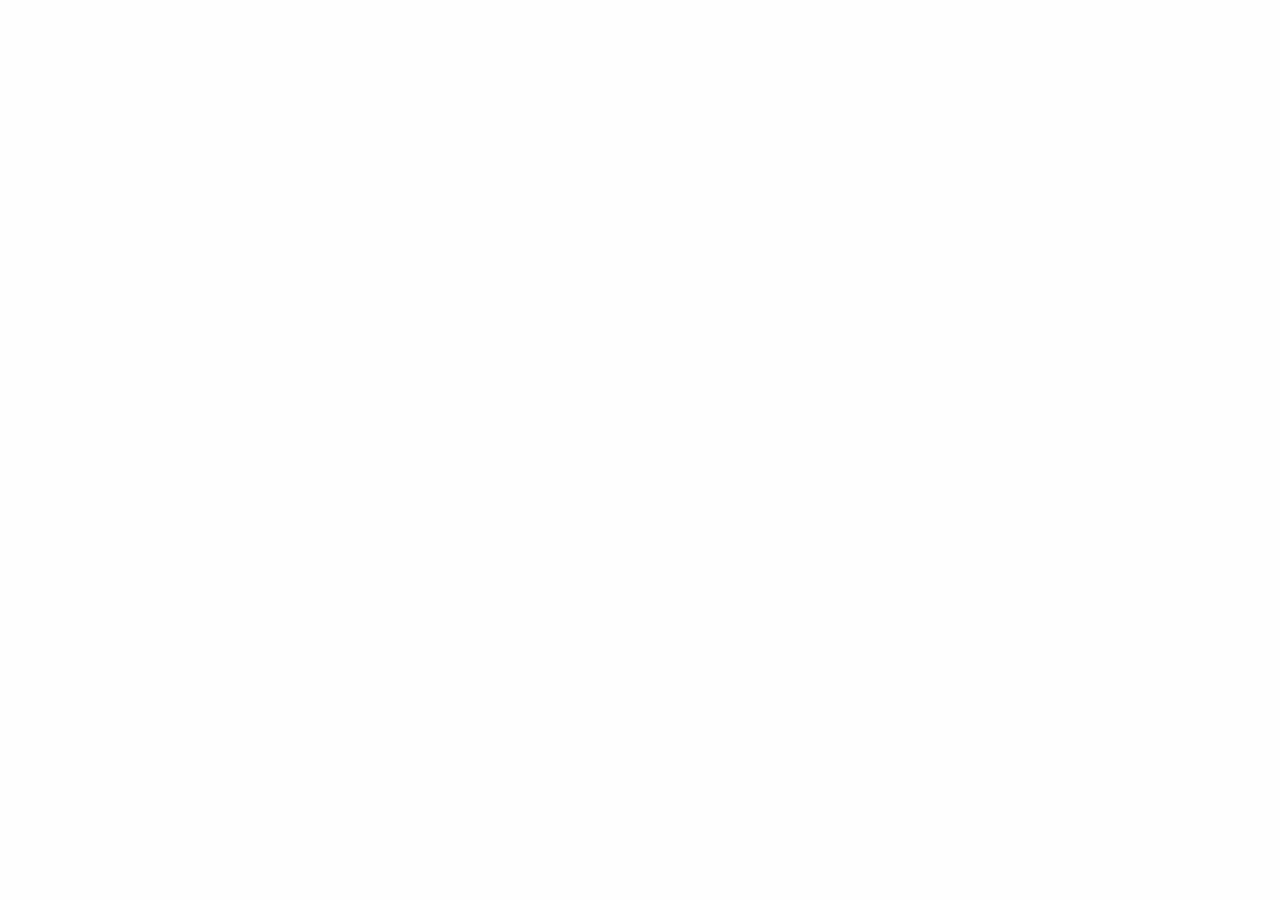
==== docs/session-1/presentation.html @ dcb8f5a6 "chore: save docs" ====
<!DOCTYPE html>
<html xmlns="http://www.w3.org/1999/xhtml" lang xml:lang>
<head>
  <meta charset="utf-8" />
  <meta name="generator" content="pandoc" />
  <meta name="viewport" content="width=device-width, initial-scale=1.0, user-scalable=yes" />
  <title>presentation</title>
  <style>
code{white-space: pre-wrap;}
span.smallcaps{font-variant: small-caps;}
div.columns{display: flex; gap: min(4vw, 1.5em);}
div.column{flex: auto; overflow-x: auto;}
div.hanging-indent{margin-left: 1.5em; text-indent: -1.5em;}

ul.task-list[class]{list-style: none;}
ul.task-list li input[type="checkbox"] {
font-size: inherit;
width: 0.8em;
margin: 0 0.8em 0.2em -1.6em;
vertical-align: middle;
}
.display.math{display: block; text-align: center; margin: 0.5rem auto;}
</style>
  <style type="text/css">
html {
font-size: 100%;
overflow-y: scroll;
-webkit-text-size-adjust: 100%;
-ms-text-size-adjust: 100%;
}
body {
color: #444;
font-family: Georgia, Palatino, 'Palatino Linotype', Times, 'Times New Roman', serif;
font-size: 12px;
line-height: 1.7;
padding: 1em;
margin: auto;
max-width: 50em; 
background: #fefefe;
}
a {
color: #0645ad;
text-decoration: none;
}
a:visited {
color: #0b0080;
}
a:hover {
color: #06e;
}
a:active {
color: #faa700;
}
a:focus {
outline: thin dotted;
}
*::-moz-selection {
background: rgba(255, 255, 0, 0.3);
color: #000;
}
*::selection {
background: rgba(255, 255, 0, 0.3);
color: #000;
}
a::-moz-selection {
background: rgba(255, 255, 0, 0.3);
color: #0645ad;
}
a::selection {
background: rgba(255, 255, 0, 0.3);
color: #0645ad;
}
p {
margin: 1em 0;
}
img {
max-width: 100%;
}
h1, h2, h3, h4, h5, h6 {
color: #111;
line-height: 125%;
margin-top: 2em;
font-weight: normal;
}
h4, h5, h6 {
font-weight: bold;
}
h1 {
font-size: 2.5em;
}
h2 {
font-size: 2em;
}
h3 {
font-size: 1.5em;
}
h4 {
font-size: 1.2em;
}
h5 {
font-size: 1em;
}
h6 {
font-size: 0.9em;
}
blockquote {
color: #666666;
margin: 0;
padding-left: 3em;
border-left: 0.5em #EEE solid;
}



figure:has(img),
figure:has(svg) {

margin-bottom: 1em; 
box-sizing: border-box; 
}

hr {
display: block;
height: 2px;
border: 0;
border-top: 1px solid #aaa;
border-bottom: 1px solid #eee;
margin: 1em 0;
padding: 0;
clear: both; 
}
pre, code, kbd, samp {
color: #000;
font-family: monospace, monospace;
_font-family: 'courier new', monospace;
font-size: 0.98em;
}
pre {
white-space: pre;
white-space: pre-wrap;
word-wrap: break-word;
}
b, strong {
font-weight: bold;
}
dfn {
font-style: italic;
}
ins {
background: #ff9;
color: #000;
text-decoration: none;
}
mark {
background: #ff0;
color: #000;
font-style: italic;
font-weight: bold;
}
sub, sup {
font-size: 75%;
line-height: 0;
position: relative;
vertical-align: baseline;
}
sup {
top: -0.5em;
}
sub {
bottom: -0.25em;
}
ul, ol {
margin: 1em 0;
padding: 0 0 0 2em;
}
li p:last-child {
margin-bottom: 0;
}
ul ul, ol ol {
margin: .3em 0;
}
dl {
margin-bottom: 1em;
}
dt {
font-weight: bold;
margin-bottom: .8em;
}
dd {
margin: 0 0 .8em 2em;
}
dd:last-child {
margin-bottom: 0;
}
img {
border: 0;
-ms-interpolation-mode: bicubic;
vertical-align: middle;
}
figure {
display: block;
text-align: center;
margin: 1em 0;
}
figure img {
border: none;
margin: 0 auto;
}
figure svg {
display: block; 
margin-left: auto;
margin-right: auto;
max-width: 100%; 
}
figcaption {
font-size: 0.8em;
font-style: italic;
margin: 0 0 .8em;
}
table {
margin-bottom: 2em;
border-bottom: 1px solid #ddd;
border-right: 1px solid #ddd;
border-spacing: 0;
border-collapse: collapse;
}
table th {
padding: .2em 1em;
background-color: #eee;
border-top: 1px solid #ddd;
border-left: 1px solid #ddd;
}
table td {
padding: .2em 1em;
border-top: 1px solid #ddd;
border-left: 1px solid #ddd;
vertical-align: top;
}
.author {
font-size: 1.2em;
text-align: center;
}
@media only screen and (min-width: 480px) {
body {
font-size: 14px;
}
}
@media only screen and (min-width: 768px) {
body {
font-size: 16px;
}
}
@media print {
* {
background: transparent !important;
color: black !important;
filter: none !important;
-ms-filter: none !important;
}
body {
font-size: 12pt;
max-width: 100%;
}
a, a:visited {
text-decoration: underline;
}
hr {
height: 1px;
border: 0;
border-bottom: 1px solid black;
}
a[href]:after {
content: " (" attr(href) ")";
}
abbr[title]:after {
content: " (" attr(title) ")";
}
.ir a:after, a[href^="javascript:"]:after, a[href^="#"]:after {
content: "";
}
pre, blockquote {
border: 1px solid #999;
padding-right: 1em;
page-break-inside: avoid;
}
tr, img {
page-break-inside: avoid;
}
img {
max-width: 100% !important;
}
@page :left {
margin: 15mm 20mm 15mm 10mm;
}
@page :right {
margin: 15mm 10mm 15mm 20mm;
}
p, h2, h3 {
orphans: 3;
widows: 3;
}
h2, h3 {
page-break-after: avoid;
}
}

.notes {
display: none !important;
}
</style>
</head>
<body>

</body>
</html>
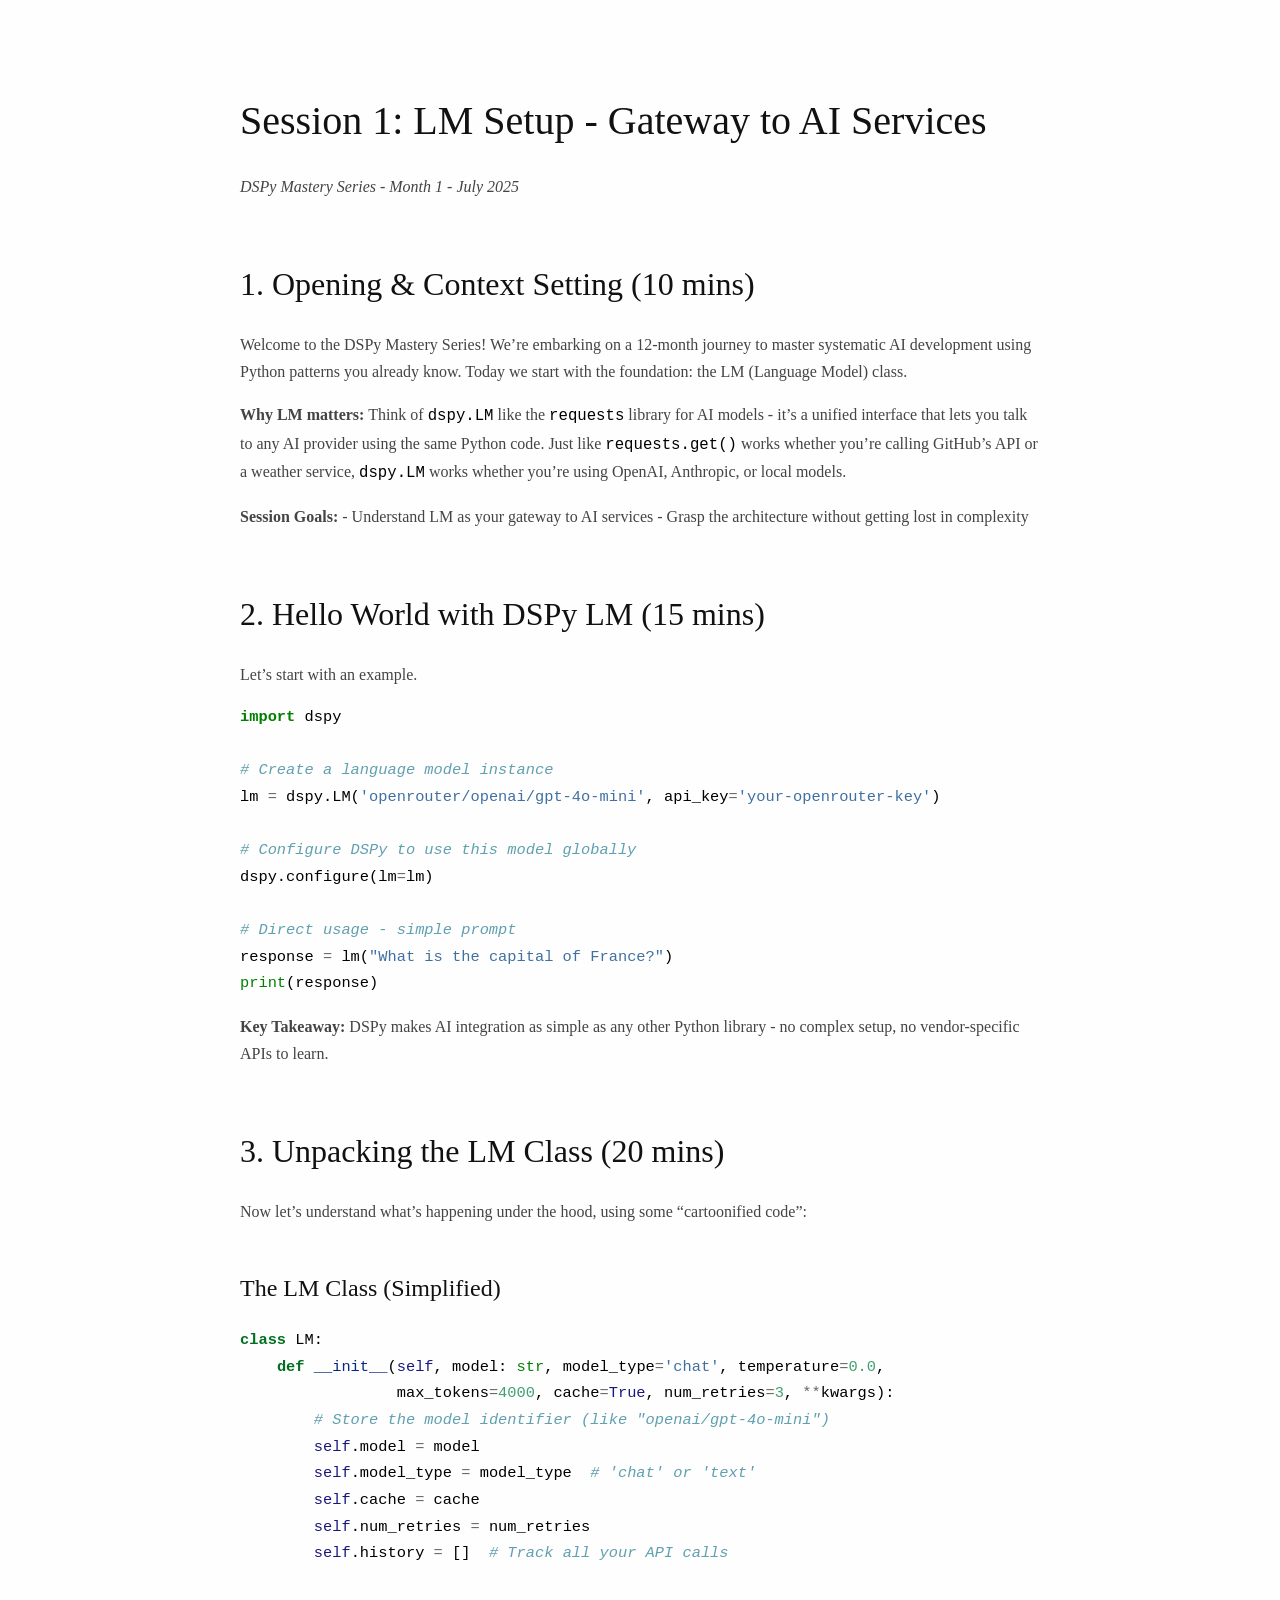
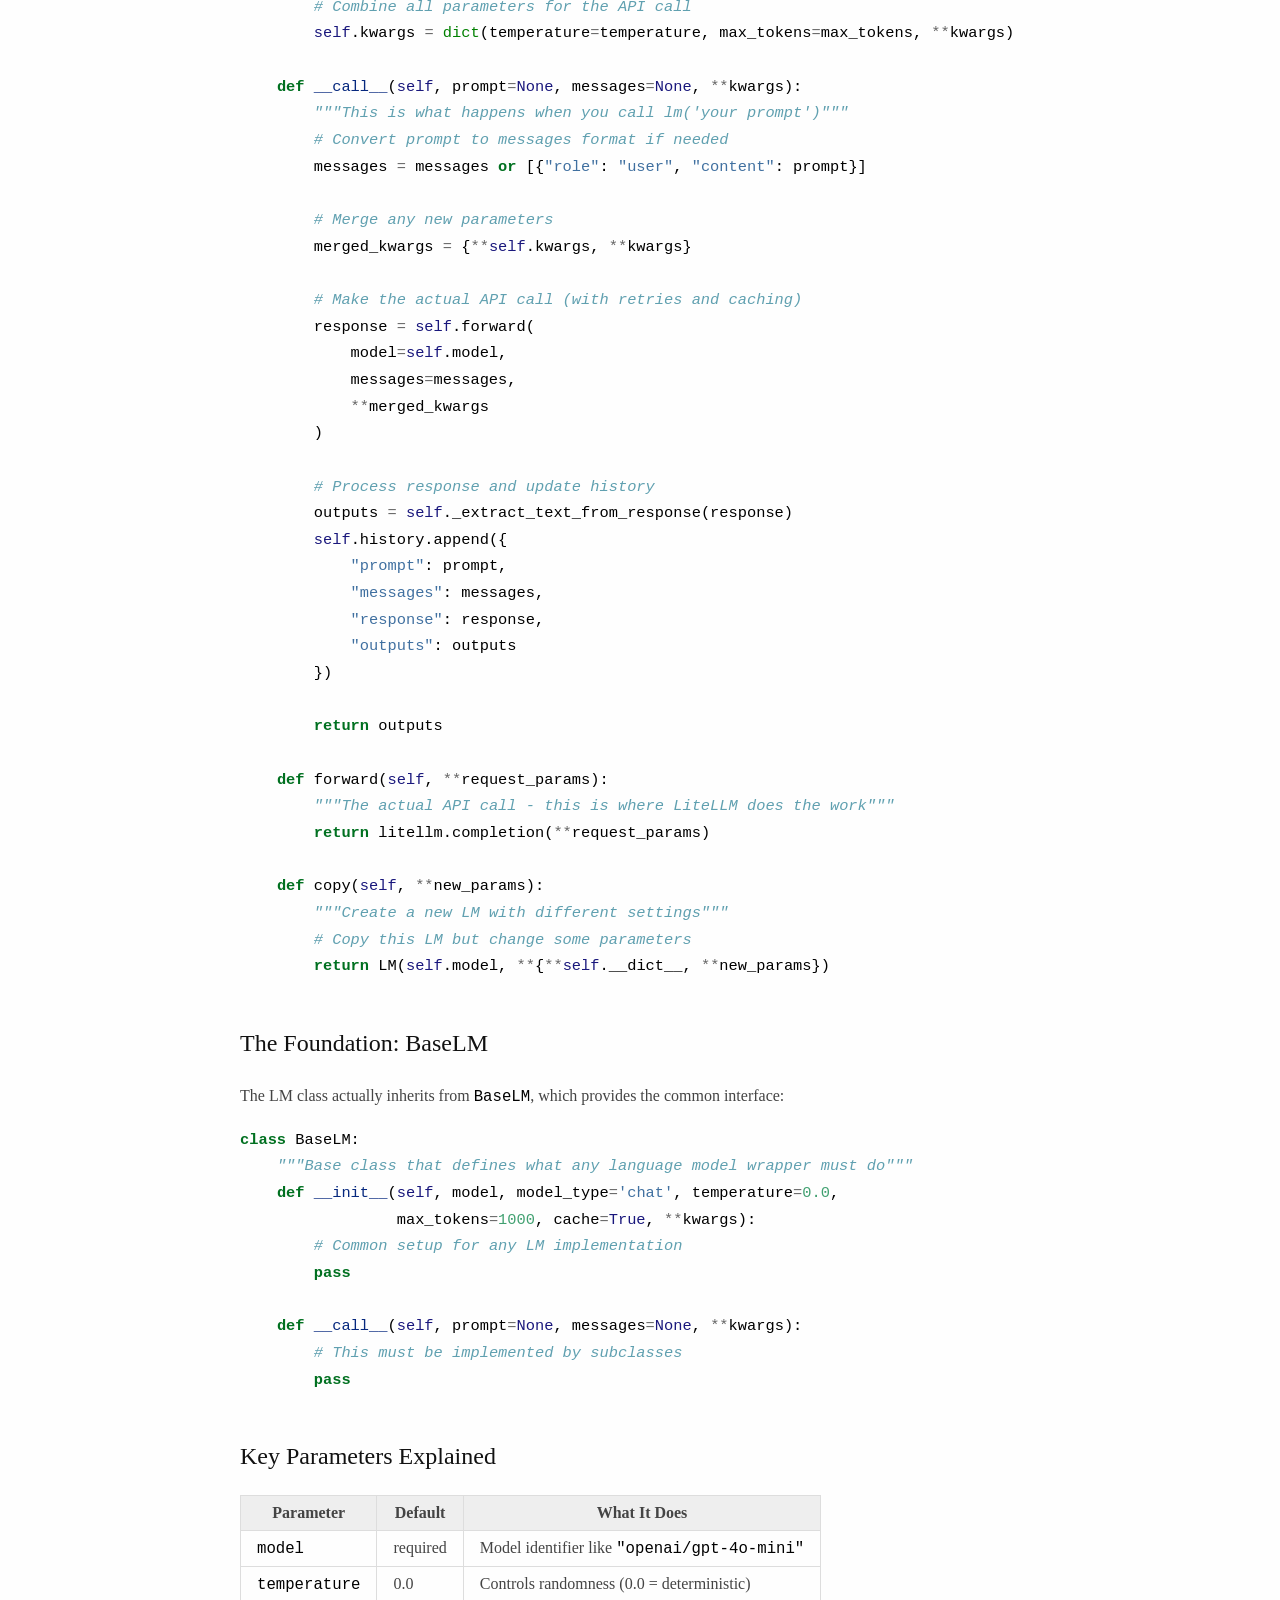
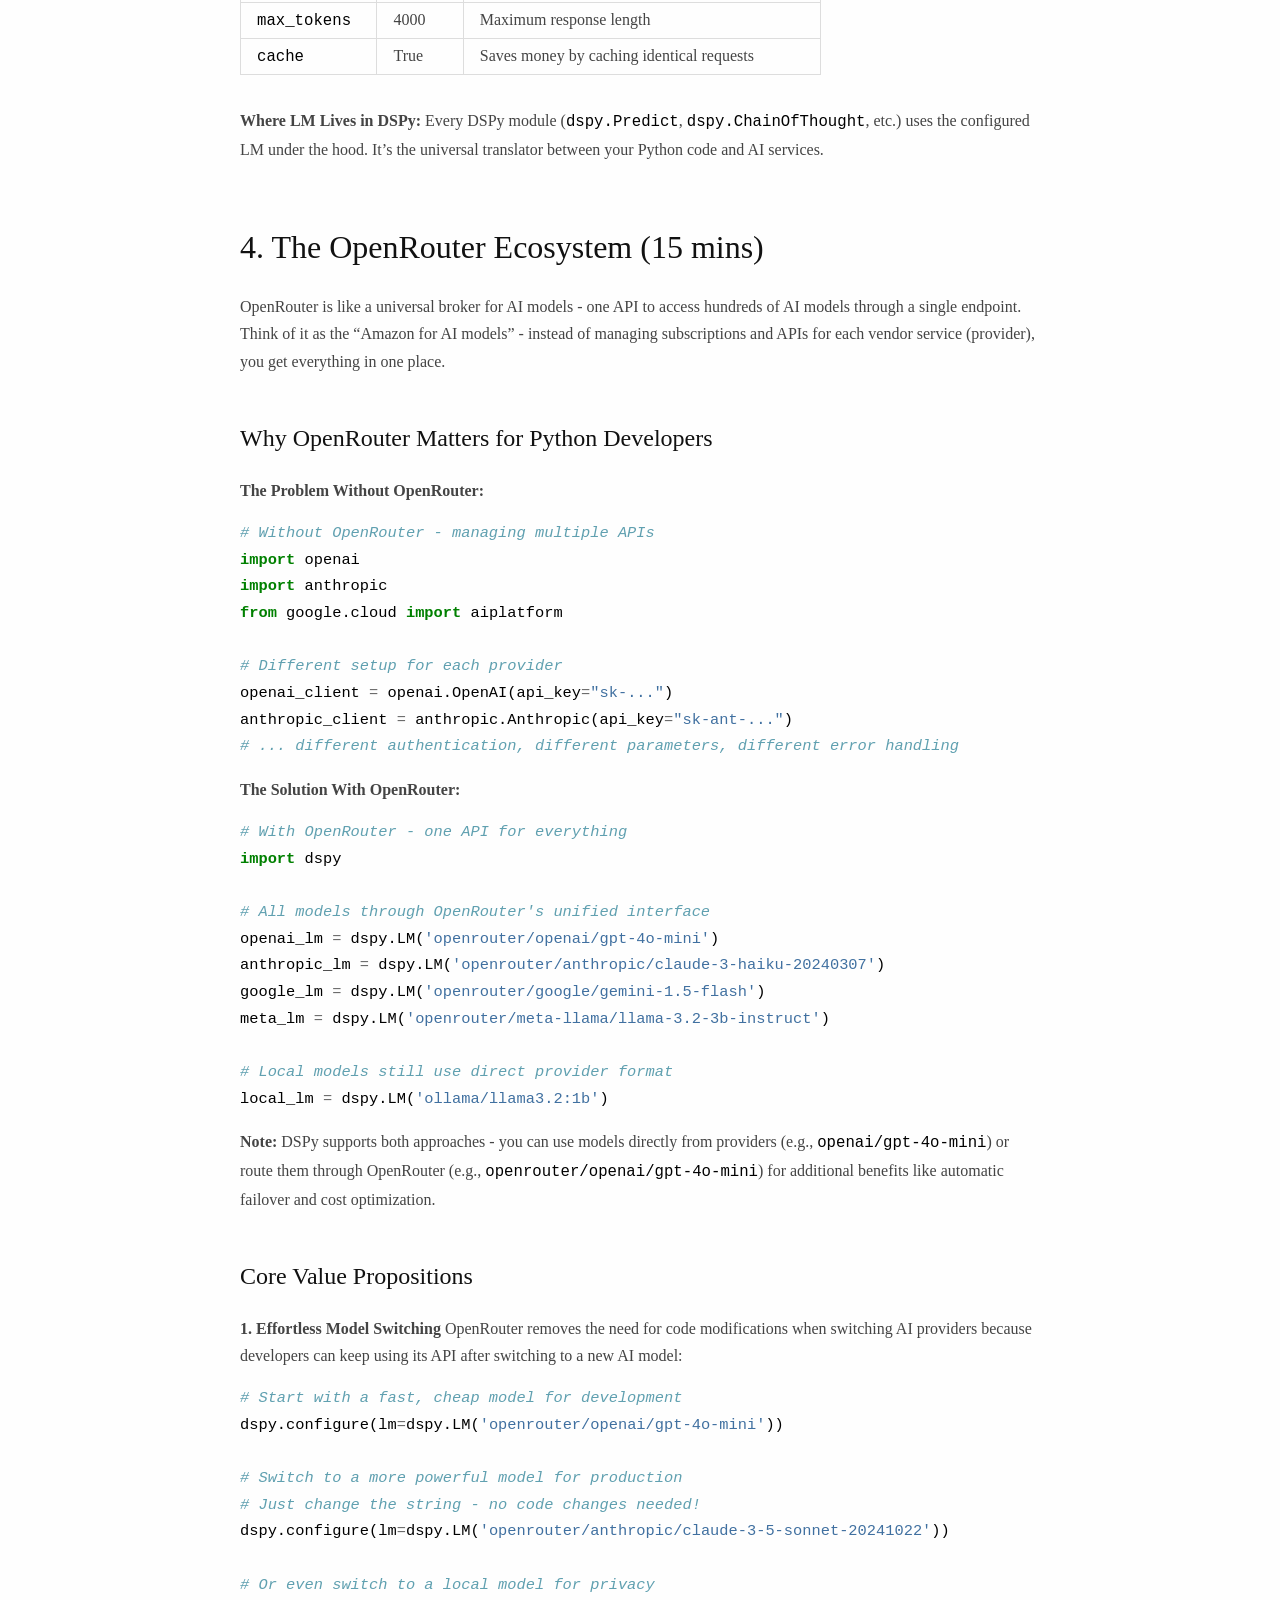
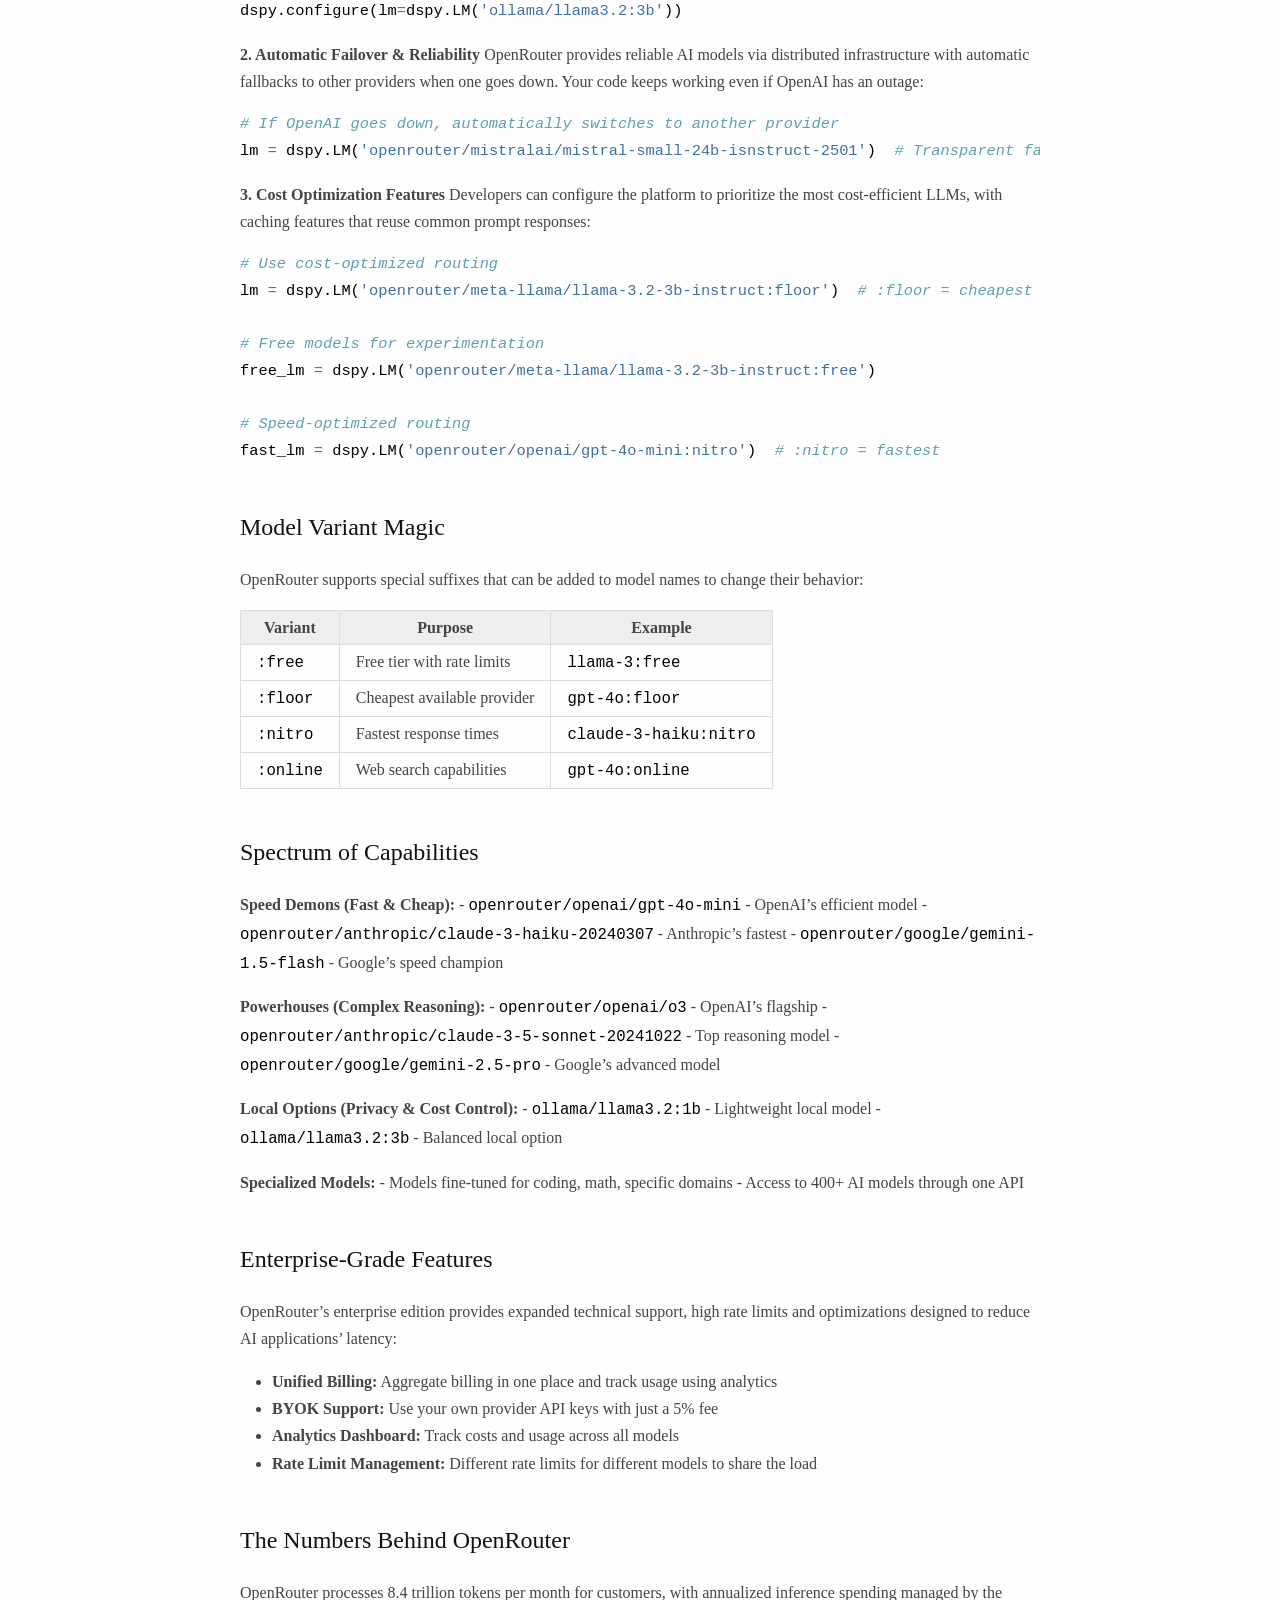
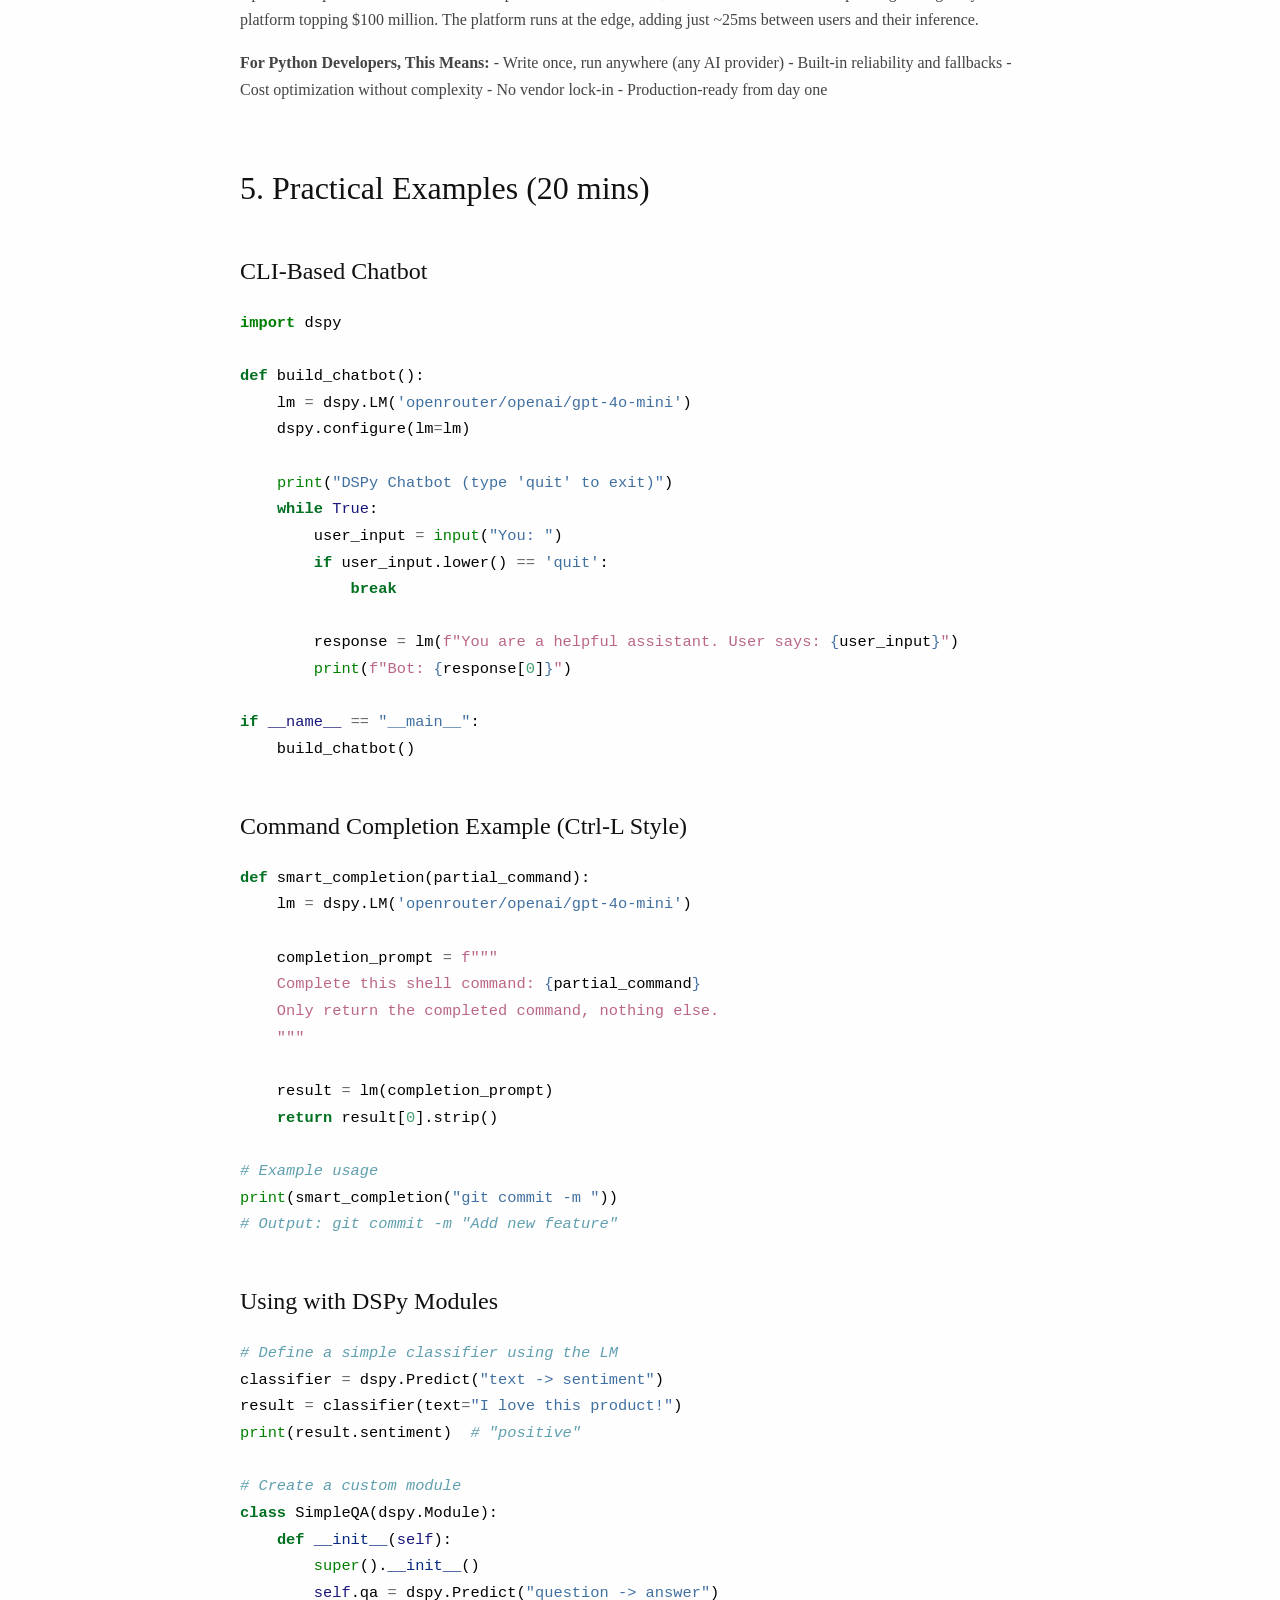
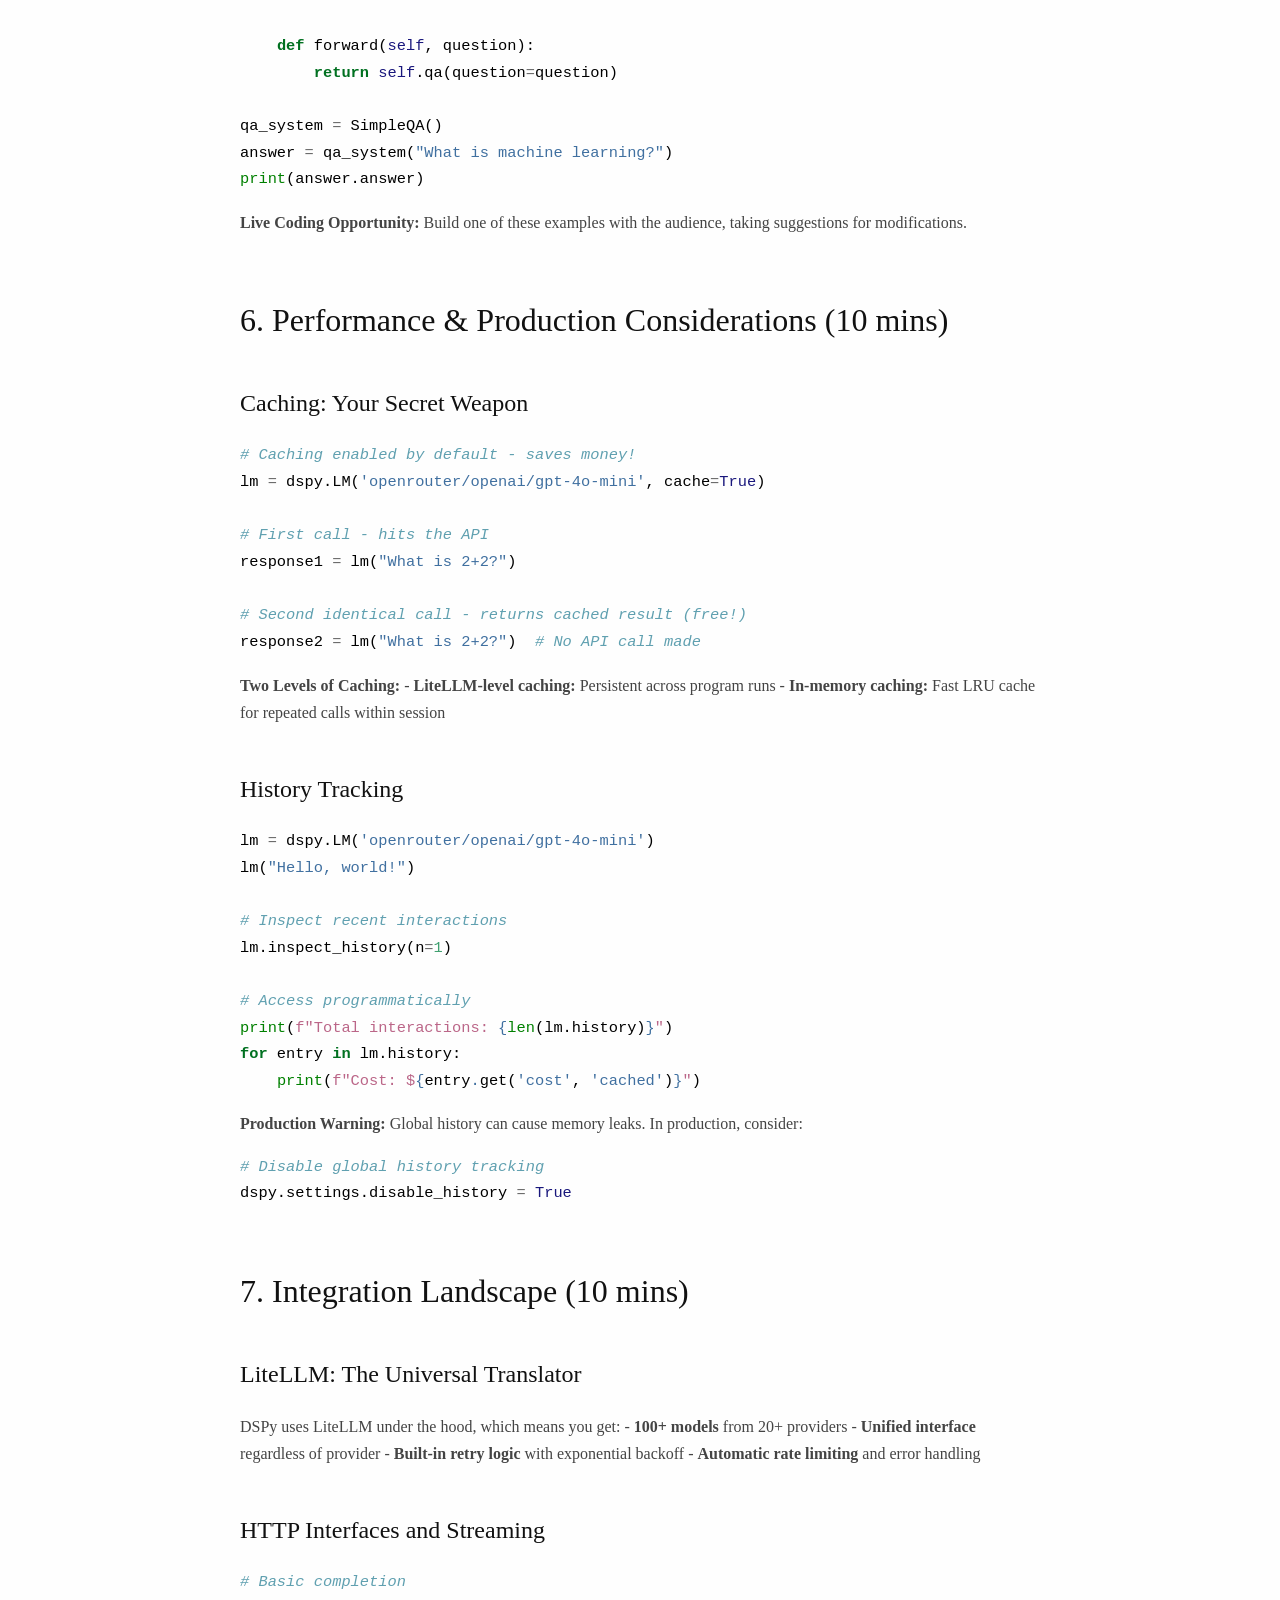
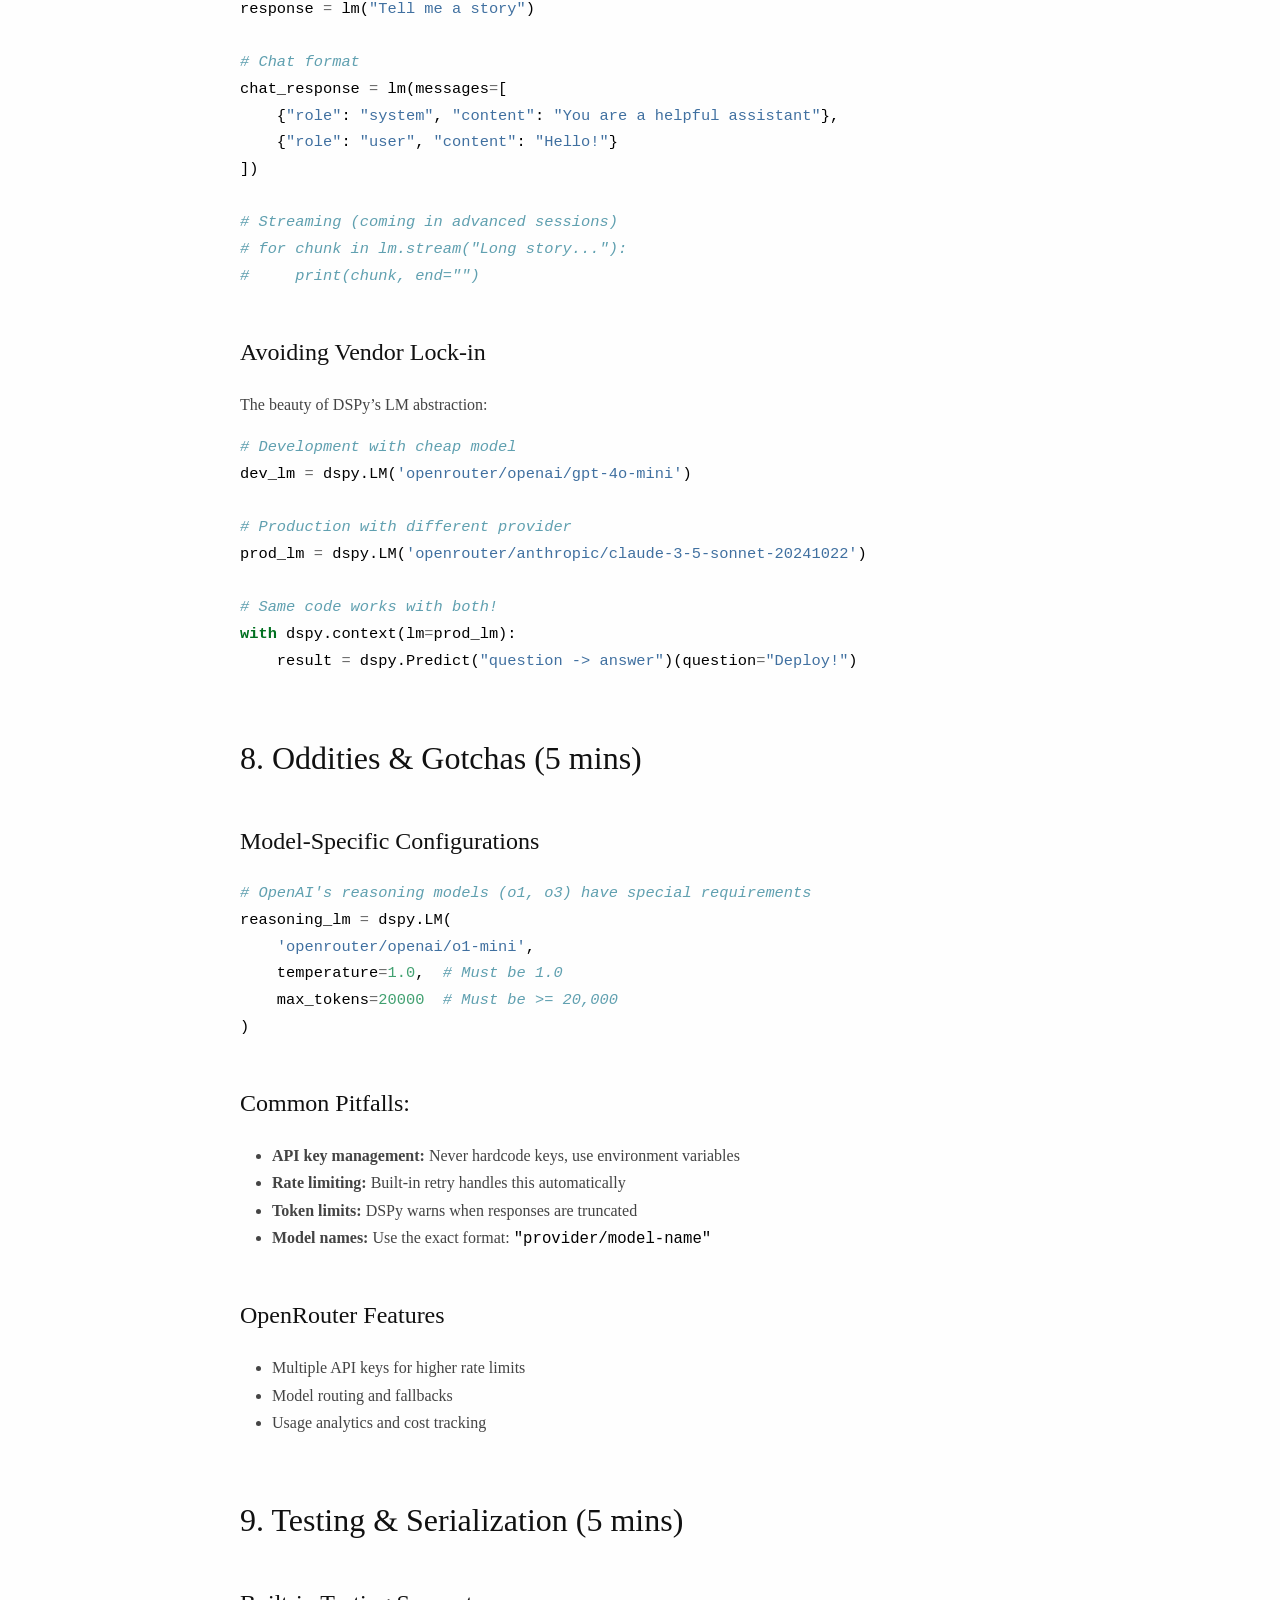
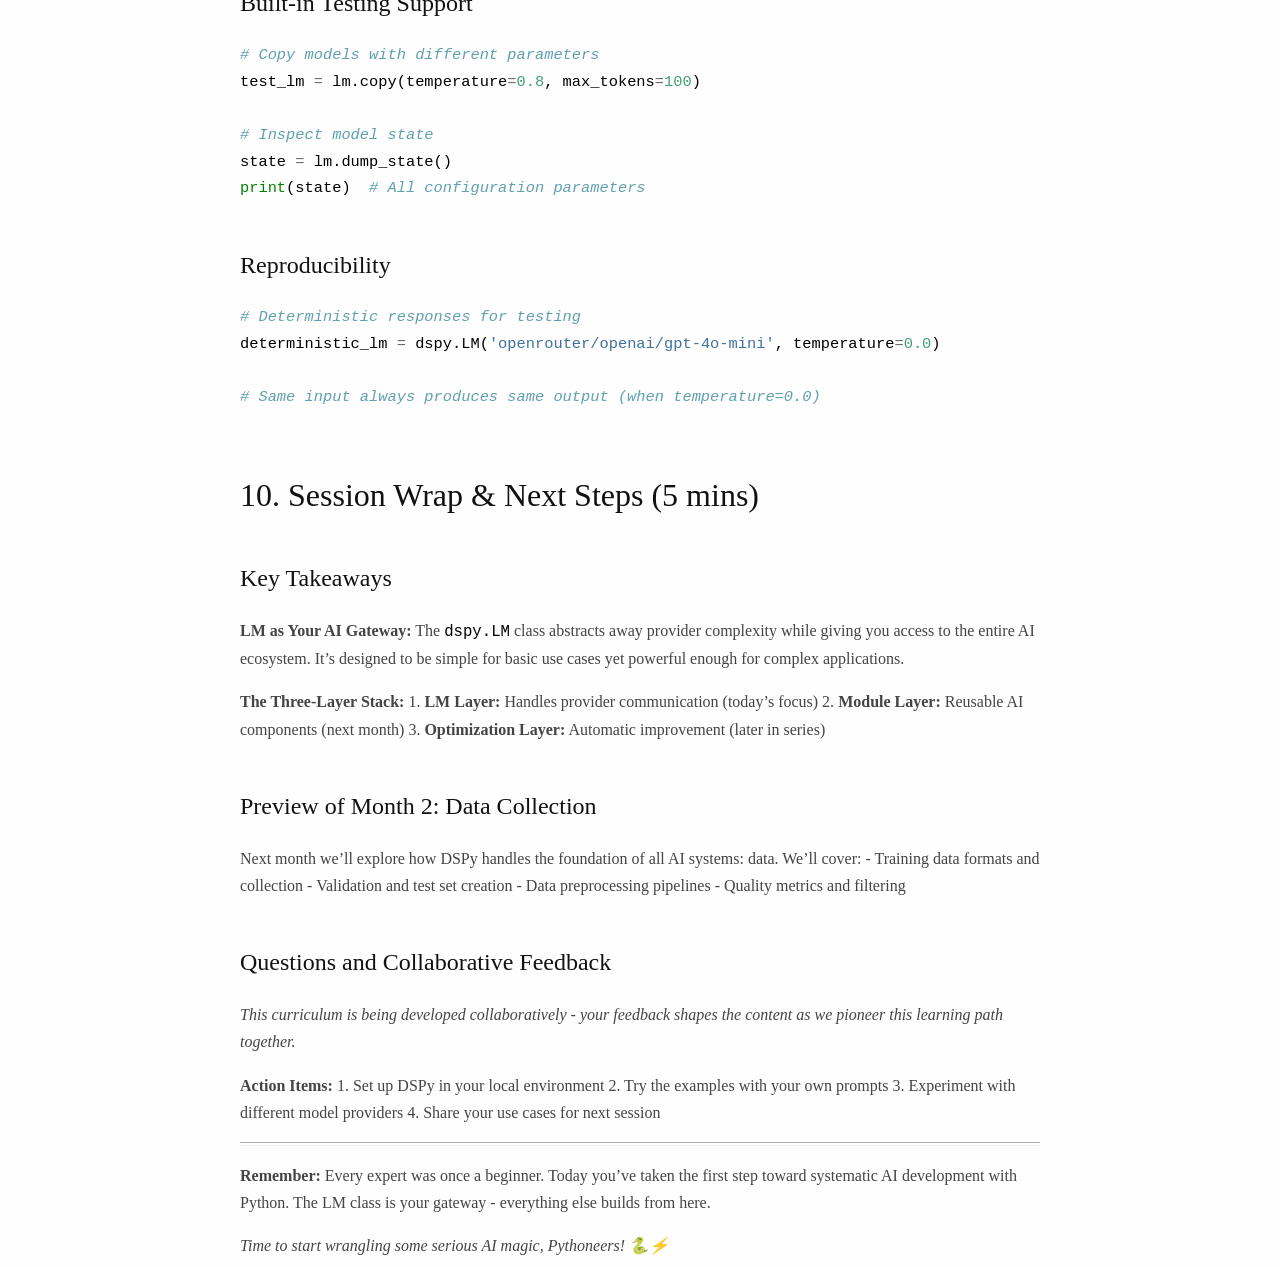
==== commit 05d50e6e: "docs: update session presentations with learning path and LM setup content" ====
--- a/docs/session-1/presentation.html
+++ b/docs/session-1/presentation.html
@@ -20,6 +20,70 @@
 vertical-align: middle;
 }
 .display.math{display: block; text-align: center; margin: 0.5rem auto;}
+
+pre > code.sourceCode { white-space: pre; position: relative; }
+pre > code.sourceCode > span { line-height: 1.25; }
+pre > code.sourceCode > span:empty { height: 1.2em; }
+.sourceCode { overflow: visible; }
+code.sourceCode > span { color: inherit; text-decoration: inherit; }
+div.sourceCode { margin: 1em 0; }
+pre.sourceCode { margin: 0; }
+@media screen {
+div.sourceCode { overflow: auto; }
+}
+@media print {
+pre > code.sourceCode { white-space: pre-wrap; }
+pre > code.sourceCode > span { text-indent: -5em; padding-left: 5em; }
+}
+pre.numberSource code
+{ counter-reset: source-line 0; }
+pre.numberSource code > span
+{ position: relative; left: -4em; counter-increment: source-line; }
+pre.numberSource code > span > a:first-child::before
+{ content: counter(source-line);
+position: relative; left: -1em; text-align: right; vertical-align: baseline;
+border: none; display: inline-block;
+-webkit-touch-callout: none; -webkit-user-select: none;
+-khtml-user-select: none; -moz-user-select: none;
+-ms-user-select: none; user-select: none;
+padding: 0 4px; width: 4em;
+color: #aaaaaa;
+}
+pre.numberSource { margin-left: 3em; border-left: 1px solid #aaaaaa; padding-left: 4px; }
+div.sourceCode
+{ }
+@media screen {
+pre > code.sourceCode > span > a:first-child::before { text-decoration: underline; }
+}
+code span.al { color: #ff0000; font-weight: bold; } 
+code span.an { color: #60a0b0; font-weight: bold; font-style: italic; } 
+code span.at { color: #7d9029; } 
+code span.bn { color: #40a070; } 
+code span.bu { color: #008000; } 
+code span.cf { color: #007020; font-weight: bold; } 
+code span.ch { color: #4070a0; } 
+code span.cn { color: #880000; } 
+code span.co { color: #60a0b0; font-style: italic; } 
+code span.cv { color: #60a0b0; font-weight: bold; font-style: italic; } 
+code span.do { color: #ba2121; font-style: italic; } 
+code span.dt { color: #902000; } 
+code span.dv { color: #40a070; } 
+code span.er { color: #ff0000; font-weight: bold; } 
+code span.ex { } 
+code span.fl { color: #40a070; } 
+code span.fu { color: #06287e; } 
+code span.im { color: #008000; font-weight: bold; } 
+code span.in { color: #60a0b0; font-weight: bold; font-style: italic; } 
+code span.kw { color: #007020; font-weight: bold; } 
+code span.op { color: #666666; } 
+code span.ot { color: #007020; } 
+code span.pp { color: #bc7a00; } 
+code span.sc { color: #4070a0; } 
+code span.ss { color: #bb6688; } 
+code span.st { color: #4070a0; } 
+code span.va { color: #19177c; } 
+code span.vs { color: #4070a0; } 
+code span.wa { color: #60a0b0; font-weight: bold; font-style: italic; } 
 </style>
   <style type="text/css">
 html {
@@ -310,6 +374,470 @@
 </style>
 </head>
 <body>
-
+<h1 id="session-1-lm-setup---gateway-to-ai-services">Session 1: LM Setup
+- Gateway to AI Services</h1>
+<p><em>DSPy Mastery Series - Month 1 - July 2025</em></p>
+<h2 id="opening-context-setting-10-mins">1. Opening &amp; Context
+Setting (10 mins)</h2>
+<p>Welcome to the DSPy Mastery Series! We’re embarking on a 12-month
+journey to master systematic AI development using Python patterns you
+already know. Today we start with the foundation: the LM (Language
+Model) class.</p>
+<p><strong>Why LM matters:</strong> Think of <code>dspy.LM</code> like
+the <code>requests</code> library for AI models - it’s a unified
+interface that lets you talk to any AI provider using the same Python
+code. Just like <code>requests.get()</code> works whether you’re calling
+GitHub’s API or a weather service, <code>dspy.LM</code> works whether
+you’re using OpenAI, Anthropic, or local models.</p>
+<p><strong>Session Goals:</strong> - Understand LM as your gateway to AI
+services - Grasp the architecture without getting lost in complexity</p>
+<h2 id="hello-world-with-dspy-lm-15-mins">2. Hello World with DSPy LM
+(15 mins)</h2>
+<p>Let’s start with an example.</p>
+<div class="sourceCode" id="cb1"><pre class="sourceCode python"><code class="sourceCode python"><span id="cb1-1"><a href="#cb1-1" aria-hidden="true" tabindex="-1"></a><span class="im">import</span> dspy</span>
+<span id="cb1-2"><a href="#cb1-2" aria-hidden="true" tabindex="-1"></a></span>
+<span id="cb1-3"><a href="#cb1-3" aria-hidden="true" tabindex="-1"></a><span class="co"># Create a language model instance</span></span>
+<span id="cb1-4"><a href="#cb1-4" aria-hidden="true" tabindex="-1"></a>lm <span class="op">=</span> dspy.LM(<span class="st">&#39;openrouter/openai/gpt-4o-mini&#39;</span>, api_key<span class="op">=</span><span class="st">&#39;your-openrouter-key&#39;</span>)</span>
+<span id="cb1-5"><a href="#cb1-5" aria-hidden="true" tabindex="-1"></a></span>
+<span id="cb1-6"><a href="#cb1-6" aria-hidden="true" tabindex="-1"></a><span class="co"># Configure DSPy to use this model globally</span></span>
+<span id="cb1-7"><a href="#cb1-7" aria-hidden="true" tabindex="-1"></a>dspy.configure(lm<span class="op">=</span>lm)</span>
+<span id="cb1-8"><a href="#cb1-8" aria-hidden="true" tabindex="-1"></a></span>
+<span id="cb1-9"><a href="#cb1-9" aria-hidden="true" tabindex="-1"></a><span class="co"># Direct usage - simple prompt</span></span>
+<span id="cb1-10"><a href="#cb1-10" aria-hidden="true" tabindex="-1"></a>response <span class="op">=</span> lm(<span class="st">&quot;What is the capital of France?&quot;</span>)</span>
+<span id="cb1-11"><a href="#cb1-11" aria-hidden="true" tabindex="-1"></a><span class="bu">print</span>(response)</span></code></pre></div>
+<p><strong>Key Takeaway:</strong> DSPy makes AI integration as simple as
+any other Python library - no complex setup, no vendor-specific APIs to
+learn.</p>
+<h2 id="unpacking-the-lm-class-20-mins">3. Unpacking the LM Class (20
+mins)</h2>
+<p>Now let’s understand what’s happening under the hood, using some
+“cartoonified code”:</p>
+<h3 id="the-lm-class-simplified">The LM Class (Simplified)</h3>
+<div class="sourceCode" id="cb2"><pre class="sourceCode python"><code class="sourceCode python"><span id="cb2-1"><a href="#cb2-1" aria-hidden="true" tabindex="-1"></a><span class="kw">class</span> LM:</span>
+<span id="cb2-2"><a href="#cb2-2" aria-hidden="true" tabindex="-1"></a>    <span class="kw">def</span> <span class="fu">__init__</span>(<span class="va">self</span>, model: <span class="bu">str</span>, model_type<span class="op">=</span><span class="st">&#39;chat&#39;</span>, temperature<span class="op">=</span><span class="fl">0.0</span>, </span>
+<span id="cb2-3"><a href="#cb2-3" aria-hidden="true" tabindex="-1"></a>                 max_tokens<span class="op">=</span><span class="dv">4000</span>, cache<span class="op">=</span><span class="va">True</span>, num_retries<span class="op">=</span><span class="dv">3</span>, <span class="op">**</span>kwargs):</span>
+<span id="cb2-4"><a href="#cb2-4" aria-hidden="true" tabindex="-1"></a>        <span class="co"># Store the model identifier (like &quot;openai/gpt-4o-mini&quot;)</span></span>
+<span id="cb2-5"><a href="#cb2-5" aria-hidden="true" tabindex="-1"></a>        <span class="va">self</span>.model <span class="op">=</span> model</span>
+<span id="cb2-6"><a href="#cb2-6" aria-hidden="true" tabindex="-1"></a>        <span class="va">self</span>.model_type <span class="op">=</span> model_type  <span class="co"># &#39;chat&#39; or &#39;text&#39;</span></span>
+<span id="cb2-7"><a href="#cb2-7" aria-hidden="true" tabindex="-1"></a>        <span class="va">self</span>.cache <span class="op">=</span> cache</span>
+<span id="cb2-8"><a href="#cb2-8" aria-hidden="true" tabindex="-1"></a>        <span class="va">self</span>.num_retries <span class="op">=</span> num_retries</span>
+<span id="cb2-9"><a href="#cb2-9" aria-hidden="true" tabindex="-1"></a>        <span class="va">self</span>.history <span class="op">=</span> []  <span class="co"># Track all your API calls</span></span>
+<span id="cb2-10"><a href="#cb2-10" aria-hidden="true" tabindex="-1"></a>        </span>
+<span id="cb2-11"><a href="#cb2-11" aria-hidden="true" tabindex="-1"></a>        <span class="co"># Combine all parameters for the API call</span></span>
+<span id="cb2-12"><a href="#cb2-12" aria-hidden="true" tabindex="-1"></a>        <span class="va">self</span>.kwargs <span class="op">=</span> <span class="bu">dict</span>(temperature<span class="op">=</span>temperature, max_tokens<span class="op">=</span>max_tokens, <span class="op">**</span>kwargs)</span>
+<span id="cb2-13"><a href="#cb2-13" aria-hidden="true" tabindex="-1"></a>    </span>
+<span id="cb2-14"><a href="#cb2-14" aria-hidden="true" tabindex="-1"></a>    <span class="kw">def</span> <span class="fu">__call__</span>(<span class="va">self</span>, prompt<span class="op">=</span><span class="va">None</span>, messages<span class="op">=</span><span class="va">None</span>, <span class="op">**</span>kwargs):</span>
+<span id="cb2-15"><a href="#cb2-15" aria-hidden="true" tabindex="-1"></a>        <span class="co">&quot;&quot;&quot;This is what happens when you call lm(&#39;your prompt&#39;)&quot;&quot;&quot;</span></span>
+<span id="cb2-16"><a href="#cb2-16" aria-hidden="true" tabindex="-1"></a>        <span class="co"># Convert prompt to messages format if needed</span></span>
+<span id="cb2-17"><a href="#cb2-17" aria-hidden="true" tabindex="-1"></a>        messages <span class="op">=</span> messages <span class="kw">or</span> [{<span class="st">&quot;role&quot;</span>: <span class="st">&quot;user&quot;</span>, <span class="st">&quot;content&quot;</span>: prompt}]</span>
+<span id="cb2-18"><a href="#cb2-18" aria-hidden="true" tabindex="-1"></a>        </span>
+<span id="cb2-19"><a href="#cb2-19" aria-hidden="true" tabindex="-1"></a>        <span class="co"># Merge any new parameters</span></span>
+<span id="cb2-20"><a href="#cb2-20" aria-hidden="true" tabindex="-1"></a>        merged_kwargs <span class="op">=</span> {<span class="op">**</span><span class="va">self</span>.kwargs, <span class="op">**</span>kwargs}</span>
+<span id="cb2-21"><a href="#cb2-21" aria-hidden="true" tabindex="-1"></a>        </span>
+<span id="cb2-22"><a href="#cb2-22" aria-hidden="true" tabindex="-1"></a>        <span class="co"># Make the actual API call (with retries and caching)</span></span>
+<span id="cb2-23"><a href="#cb2-23" aria-hidden="true" tabindex="-1"></a>        response <span class="op">=</span> <span class="va">self</span>.forward(</span>
+<span id="cb2-24"><a href="#cb2-24" aria-hidden="true" tabindex="-1"></a>            model<span class="op">=</span><span class="va">self</span>.model, </span>
+<span id="cb2-25"><a href="#cb2-25" aria-hidden="true" tabindex="-1"></a>            messages<span class="op">=</span>messages, </span>
+<span id="cb2-26"><a href="#cb2-26" aria-hidden="true" tabindex="-1"></a>            <span class="op">**</span>merged_kwargs</span>
+<span id="cb2-27"><a href="#cb2-27" aria-hidden="true" tabindex="-1"></a>        )</span>
+<span id="cb2-28"><a href="#cb2-28" aria-hidden="true" tabindex="-1"></a>        </span>
+<span id="cb2-29"><a href="#cb2-29" aria-hidden="true" tabindex="-1"></a>        <span class="co"># Process response and update history</span></span>
+<span id="cb2-30"><a href="#cb2-30" aria-hidden="true" tabindex="-1"></a>        outputs <span class="op">=</span> <span class="va">self</span>._extract_text_from_response(response)</span>
+<span id="cb2-31"><a href="#cb2-31" aria-hidden="true" tabindex="-1"></a>        <span class="va">self</span>.history.append({</span>
+<span id="cb2-32"><a href="#cb2-32" aria-hidden="true" tabindex="-1"></a>            <span class="st">&quot;prompt&quot;</span>: prompt,</span>
+<span id="cb2-33"><a href="#cb2-33" aria-hidden="true" tabindex="-1"></a>            <span class="st">&quot;messages&quot;</span>: messages, </span>
+<span id="cb2-34"><a href="#cb2-34" aria-hidden="true" tabindex="-1"></a>            <span class="st">&quot;response&quot;</span>: response,</span>
+<span id="cb2-35"><a href="#cb2-35" aria-hidden="true" tabindex="-1"></a>            <span class="st">&quot;outputs&quot;</span>: outputs</span>
+<span id="cb2-36"><a href="#cb2-36" aria-hidden="true" tabindex="-1"></a>        })</span>
+<span id="cb2-37"><a href="#cb2-37" aria-hidden="true" tabindex="-1"></a>        </span>
+<span id="cb2-38"><a href="#cb2-38" aria-hidden="true" tabindex="-1"></a>        <span class="cf">return</span> outputs</span>
+<span id="cb2-39"><a href="#cb2-39" aria-hidden="true" tabindex="-1"></a>    </span>
+<span id="cb2-40"><a href="#cb2-40" aria-hidden="true" tabindex="-1"></a>    <span class="kw">def</span> forward(<span class="va">self</span>, <span class="op">**</span>request_params):</span>
+<span id="cb2-41"><a href="#cb2-41" aria-hidden="true" tabindex="-1"></a>        <span class="co">&quot;&quot;&quot;The actual API call - this is where LiteLLM does the work&quot;&quot;&quot;</span></span>
+<span id="cb2-42"><a href="#cb2-42" aria-hidden="true" tabindex="-1"></a>        <span class="cf">return</span> litellm.completion(<span class="op">**</span>request_params)</span>
+<span id="cb2-43"><a href="#cb2-43" aria-hidden="true" tabindex="-1"></a>    </span>
+<span id="cb2-44"><a href="#cb2-44" aria-hidden="true" tabindex="-1"></a>    <span class="kw">def</span> copy(<span class="va">self</span>, <span class="op">**</span>new_params):</span>
+<span id="cb2-45"><a href="#cb2-45" aria-hidden="true" tabindex="-1"></a>        <span class="co">&quot;&quot;&quot;Create a new LM with different settings&quot;&quot;&quot;</span></span>
+<span id="cb2-46"><a href="#cb2-46" aria-hidden="true" tabindex="-1"></a>        <span class="co"># Copy this LM but change some parameters</span></span>
+<span id="cb2-47"><a href="#cb2-47" aria-hidden="true" tabindex="-1"></a>        <span class="cf">return</span> LM(<span class="va">self</span>.model, <span class="op">**</span>{<span class="op">**</span><span class="va">self</span>.__dict__, <span class="op">**</span>new_params})</span></code></pre></div>
+<h3 id="the-foundation-baselm">The Foundation: BaseLM</h3>
+<p>The LM class actually inherits from <code>BaseLM</code>, which
+provides the common interface:</p>
+<div class="sourceCode" id="cb3"><pre class="sourceCode python"><code class="sourceCode python"><span id="cb3-1"><a href="#cb3-1" aria-hidden="true" tabindex="-1"></a><span class="kw">class</span> BaseLM:</span>
+<span id="cb3-2"><a href="#cb3-2" aria-hidden="true" tabindex="-1"></a>    <span class="co">&quot;&quot;&quot;Base class that defines what any language model wrapper must do&quot;&quot;&quot;</span></span>
+<span id="cb3-3"><a href="#cb3-3" aria-hidden="true" tabindex="-1"></a>    <span class="kw">def</span> <span class="fu">__init__</span>(<span class="va">self</span>, model, model_type<span class="op">=</span><span class="st">&#39;chat&#39;</span>, temperature<span class="op">=</span><span class="fl">0.0</span>, </span>
+<span id="cb3-4"><a href="#cb3-4" aria-hidden="true" tabindex="-1"></a>                 max_tokens<span class="op">=</span><span class="dv">1000</span>, cache<span class="op">=</span><span class="va">True</span>, <span class="op">**</span>kwargs):</span>
+<span id="cb3-5"><a href="#cb3-5" aria-hidden="true" tabindex="-1"></a>        <span class="co"># Common setup for any LM implementation</span></span>
+<span id="cb3-6"><a href="#cb3-6" aria-hidden="true" tabindex="-1"></a>        <span class="cf">pass</span></span>
+<span id="cb3-7"><a href="#cb3-7" aria-hidden="true" tabindex="-1"></a>    </span>
+<span id="cb3-8"><a href="#cb3-8" aria-hidden="true" tabindex="-1"></a>    <span class="kw">def</span> <span class="fu">__call__</span>(<span class="va">self</span>, prompt<span class="op">=</span><span class="va">None</span>, messages<span class="op">=</span><span class="va">None</span>, <span class="op">**</span>kwargs):</span>
+<span id="cb3-9"><a href="#cb3-9" aria-hidden="true" tabindex="-1"></a>        <span class="co"># This must be implemented by subclasses</span></span>
+<span id="cb3-10"><a href="#cb3-10" aria-hidden="true" tabindex="-1"></a>        <span class="cf">pass</span></span></code></pre></div>
+<h3 id="key-parameters-explained">Key Parameters Explained</h3>
+<table>
+<thead>
+<tr class="header">
+<th>Parameter</th>
+<th>Default</th>
+<th>What It Does</th>
+</tr>
+</thead>
+<tbody>
+<tr class="odd">
+<td><code>model</code></td>
+<td>required</td>
+<td>Model identifier like <code>&quot;openai/gpt-4o-mini&quot;</code></td>
+</tr>
+<tr class="even">
+<td><code>temperature</code></td>
+<td>0.0</td>
+<td>Controls randomness (0.0 = deterministic)</td>
+</tr>
+<tr class="odd">
+<td><code>max_tokens</code></td>
+<td>4000</td>
+<td>Maximum response length</td>
+</tr>
+<tr class="even">
+<td><code>cache</code></td>
+<td>True</td>
+<td>Saves money by caching identical requests</td>
+</tr>
+</tbody>
+</table>
+<p><strong>Where LM Lives in DSPy:</strong> Every DSPy module
+(<code>dspy.Predict</code>, <code>dspy.ChainOfThought</code>, etc.) uses
+the configured LM under the hood. It’s the universal translator between
+your Python code and AI services.</p>
+<h2 id="the-openrouter-ecosystem-15-mins">4. The OpenRouter Ecosystem
+(15 mins)</h2>
+<p>OpenRouter is like a universal broker for AI models - one API to
+access hundreds of AI models through a single endpoint. Think of it as
+the “Amazon for AI models” - instead of managing subscriptions and APIs
+for each vendor service (provider), you get everything in one place.</p>
+<h3 id="why-openrouter-matters-for-python-developers">Why OpenRouter
+Matters for Python Developers</h3>
+<p><strong>The Problem Without OpenRouter:</strong></p>
+<div class="sourceCode" id="cb4"><pre class="sourceCode python"><code class="sourceCode python"><span id="cb4-1"><a href="#cb4-1" aria-hidden="true" tabindex="-1"></a><span class="co"># Without OpenRouter - managing multiple APIs</span></span>
+<span id="cb4-2"><a href="#cb4-2" aria-hidden="true" tabindex="-1"></a><span class="im">import</span> openai</span>
+<span id="cb4-3"><a href="#cb4-3" aria-hidden="true" tabindex="-1"></a><span class="im">import</span> anthropic</span>
+<span id="cb4-4"><a href="#cb4-4" aria-hidden="true" tabindex="-1"></a><span class="im">from</span> google.cloud <span class="im">import</span> aiplatform</span>
+<span id="cb4-5"><a href="#cb4-5" aria-hidden="true" tabindex="-1"></a></span>
+<span id="cb4-6"><a href="#cb4-6" aria-hidden="true" tabindex="-1"></a><span class="co"># Different setup for each provider</span></span>
+<span id="cb4-7"><a href="#cb4-7" aria-hidden="true" tabindex="-1"></a>openai_client <span class="op">=</span> openai.OpenAI(api_key<span class="op">=</span><span class="st">&quot;sk-...&quot;</span>)</span>
+<span id="cb4-8"><a href="#cb4-8" aria-hidden="true" tabindex="-1"></a>anthropic_client <span class="op">=</span> anthropic.Anthropic(api_key<span class="op">=</span><span class="st">&quot;sk-ant-...&quot;</span>)</span>
+<span id="cb4-9"><a href="#cb4-9" aria-hidden="true" tabindex="-1"></a><span class="co"># ... different authentication, different parameters, different error handling</span></span></code></pre></div>
+<p><strong>The Solution With OpenRouter:</strong></p>
+<div class="sourceCode" id="cb5"><pre class="sourceCode python"><code class="sourceCode python"><span id="cb5-1"><a href="#cb5-1" aria-hidden="true" tabindex="-1"></a><span class="co"># With OpenRouter - one API for everything</span></span>
+<span id="cb5-2"><a href="#cb5-2" aria-hidden="true" tabindex="-1"></a><span class="im">import</span> dspy</span>
+<span id="cb5-3"><a href="#cb5-3" aria-hidden="true" tabindex="-1"></a></span>
+<span id="cb5-4"><a href="#cb5-4" aria-hidden="true" tabindex="-1"></a><span class="co"># All models through OpenRouter&#39;s unified interface</span></span>
+<span id="cb5-5"><a href="#cb5-5" aria-hidden="true" tabindex="-1"></a>openai_lm <span class="op">=</span> dspy.LM(<span class="st">&#39;openrouter/openai/gpt-4o-mini&#39;</span>)</span>
+<span id="cb5-6"><a href="#cb5-6" aria-hidden="true" tabindex="-1"></a>anthropic_lm <span class="op">=</span> dspy.LM(<span class="st">&#39;openrouter/anthropic/claude-3-haiku-20240307&#39;</span>)</span>
+<span id="cb5-7"><a href="#cb5-7" aria-hidden="true" tabindex="-1"></a>google_lm <span class="op">=</span> dspy.LM(<span class="st">&#39;openrouter/google/gemini-1.5-flash&#39;</span>)</span>
+<span id="cb5-8"><a href="#cb5-8" aria-hidden="true" tabindex="-1"></a>meta_lm <span class="op">=</span> dspy.LM(<span class="st">&#39;openrouter/meta-llama/llama-3.2-3b-instruct&#39;</span>)</span>
+<span id="cb5-9"><a href="#cb5-9" aria-hidden="true" tabindex="-1"></a></span>
+<span id="cb5-10"><a href="#cb5-10" aria-hidden="true" tabindex="-1"></a><span class="co"># Local models still use direct provider format</span></span>
+<span id="cb5-11"><a href="#cb5-11" aria-hidden="true" tabindex="-1"></a>local_lm <span class="op">=</span> dspy.LM(<span class="st">&#39;ollama/llama3.2:1b&#39;</span>)</span></code></pre></div>
+<p><strong>Note:</strong> DSPy supports both approaches - you can use
+models directly from providers (e.g., <code>openai/gpt-4o-mini</code>)
+or route them through OpenRouter (e.g.,
+<code>openrouter/openai/gpt-4o-mini</code>) for additional benefits like
+automatic failover and cost optimization.</p>
+<h3 id="core-value-propositions">Core Value Propositions</h3>
+<p><strong>1. Effortless Model Switching</strong> OpenRouter removes the
+need for code modifications when switching AI providers because
+developers can keep using its API after switching to a new AI model:</p>
+<div class="sourceCode" id="cb6"><pre class="sourceCode python"><code class="sourceCode python"><span id="cb6-1"><a href="#cb6-1" aria-hidden="true" tabindex="-1"></a><span class="co"># Start with a fast, cheap model for development</span></span>
+<span id="cb6-2"><a href="#cb6-2" aria-hidden="true" tabindex="-1"></a>dspy.configure(lm<span class="op">=</span>dspy.LM(<span class="st">&#39;openrouter/openai/gpt-4o-mini&#39;</span>))</span>
+<span id="cb6-3"><a href="#cb6-3" aria-hidden="true" tabindex="-1"></a></span>
+<span id="cb6-4"><a href="#cb6-4" aria-hidden="true" tabindex="-1"></a><span class="co"># Switch to a more powerful model for production</span></span>
+<span id="cb6-5"><a href="#cb6-5" aria-hidden="true" tabindex="-1"></a><span class="co"># Just change the string - no code changes needed!</span></span>
+<span id="cb6-6"><a href="#cb6-6" aria-hidden="true" tabindex="-1"></a>dspy.configure(lm<span class="op">=</span>dspy.LM(<span class="st">&#39;openrouter/anthropic/claude-3-5-sonnet-20241022&#39;</span>))</span>
+<span id="cb6-7"><a href="#cb6-7" aria-hidden="true" tabindex="-1"></a></span>
+<span id="cb6-8"><a href="#cb6-8" aria-hidden="true" tabindex="-1"></a><span class="co"># Or even switch to a local model for privacy</span></span>
+<span id="cb6-9"><a href="#cb6-9" aria-hidden="true" tabindex="-1"></a>dspy.configure(lm<span class="op">=</span>dspy.LM(<span class="st">&#39;ollama/llama3.2:3b&#39;</span>))</span></code></pre></div>
+<p><strong>2. Automatic Failover &amp; Reliability</strong> OpenRouter
+provides reliable AI models via distributed infrastructure with
+automatic fallbacks to other providers when one goes down. Your code
+keeps working even if OpenAI has an outage:</p>
+<div class="sourceCode" id="cb7"><pre class="sourceCode python"><code class="sourceCode python"><span id="cb7-1"><a href="#cb7-1" aria-hidden="true" tabindex="-1"></a><span class="co"># If OpenAI goes down, automatically switches to another provider</span></span>
+<span id="cb7-2"><a href="#cb7-2" aria-hidden="true" tabindex="-1"></a>lm <span class="op">=</span> dspy.LM(<span class="st">&#39;openrouter/mistralai/mistral-small-24b-isnstruct-2501&#39;</span>)  <span class="co"># Transparent failover built-in</span></span></code></pre></div>
+<p><strong>3. Cost Optimization Features</strong> Developers can
+configure the platform to prioritize the most cost-efficient LLMs, with
+caching features that reuse common prompt responses:</p>
+<div class="sourceCode" id="cb8"><pre class="sourceCode python"><code class="sourceCode python"><span id="cb8-1"><a href="#cb8-1" aria-hidden="true" tabindex="-1"></a><span class="co"># Use cost-optimized routing</span></span>
+<span id="cb8-2"><a href="#cb8-2" aria-hidden="true" tabindex="-1"></a>lm <span class="op">=</span> dspy.LM(<span class="st">&#39;openrouter/meta-llama/llama-3.2-3b-instruct:floor&#39;</span>)  <span class="co"># :floor = cheapest</span></span>
+<span id="cb8-3"><a href="#cb8-3" aria-hidden="true" tabindex="-1"></a></span>
+<span id="cb8-4"><a href="#cb8-4" aria-hidden="true" tabindex="-1"></a><span class="co"># Free models for experimentation</span></span>
+<span id="cb8-5"><a href="#cb8-5" aria-hidden="true" tabindex="-1"></a>free_lm <span class="op">=</span> dspy.LM(<span class="st">&#39;openrouter/meta-llama/llama-3.2-3b-instruct:free&#39;</span>)</span>
+<span id="cb8-6"><a href="#cb8-6" aria-hidden="true" tabindex="-1"></a></span>
+<span id="cb8-7"><a href="#cb8-7" aria-hidden="true" tabindex="-1"></a><span class="co"># Speed-optimized routing</span></span>
+<span id="cb8-8"><a href="#cb8-8" aria-hidden="true" tabindex="-1"></a>fast_lm <span class="op">=</span> dspy.LM(<span class="st">&#39;openrouter/openai/gpt-4o-mini:nitro&#39;</span>)  <span class="co"># :nitro = fastest</span></span></code></pre></div>
+<h3 id="model-variant-magic">Model Variant Magic</h3>
+<p>OpenRouter supports special suffixes that can be added to model names
+to change their behavior:</p>
+<table>
+<thead>
+<tr class="header">
+<th>Variant</th>
+<th>Purpose</th>
+<th>Example</th>
+</tr>
+</thead>
+<tbody>
+<tr class="odd">
+<td><code>:free</code></td>
+<td>Free tier with rate limits</td>
+<td><code>llama-3:free</code></td>
+</tr>
+<tr class="even">
+<td><code>:floor</code></td>
+<td>Cheapest available provider</td>
+<td><code>gpt-4o:floor</code></td>
+</tr>
+<tr class="odd">
+<td><code>:nitro</code></td>
+<td>Fastest response times</td>
+<td><code>claude-3-haiku:nitro</code></td>
+</tr>
+<tr class="even">
+<td><code>:online</code></td>
+<td>Web search capabilities</td>
+<td><code>gpt-4o:online</code></td>
+</tr>
+</tbody>
+</table>
+<h3 id="spectrum-of-capabilities">Spectrum of Capabilities</h3>
+<p><strong>Speed Demons (Fast &amp; Cheap):</strong> -
+<code>openrouter/openai/gpt-4o-mini</code> - OpenAI’s efficient model -
+<code>openrouter/anthropic/claude-3-haiku-20240307</code> - Anthropic’s
+fastest - <code>openrouter/google/gemini-1.5-flash</code> - Google’s
+speed champion</p>
+<p><strong>Powerhouses (Complex Reasoning):</strong> -
+<code>openrouter/openai/o3</code> - OpenAI’s flagship -
+<code>openrouter/anthropic/claude-3-5-sonnet-20241022</code> - Top
+reasoning model - <code>openrouter/google/gemini-2.5-pro</code> -
+Google’s advanced model</p>
+<p><strong>Local Options (Privacy &amp; Cost Control):</strong> -
+<code>ollama/llama3.2:1b</code> - Lightweight local model -
+<code>ollama/llama3.2:3b</code> - Balanced local option</p>
+<p><strong>Specialized Models:</strong> - Models fine-tuned for coding,
+math, specific domains - Access to 400+ AI models through one API</p>
+<h3 id="enterprise-grade-features">Enterprise-Grade Features</h3>
+<p>OpenRouter’s enterprise edition provides expanded technical support,
+high rate limits and optimizations designed to reduce AI applications’
+latency:</p>
+<ul>
+<li><strong>Unified Billing:</strong> Aggregate billing in one place and
+track usage using analytics</li>
+<li><strong>BYOK Support:</strong> Use your own provider API keys with
+just a 5% fee</li>
+<li><strong>Analytics Dashboard:</strong> Track costs and usage across
+all models</li>
+<li><strong>Rate Limit Management:</strong> Different rate limits for
+different models to share the load</li>
+</ul>
+<h3 id="the-numbers-behind-openrouter">The Numbers Behind
+OpenRouter</h3>
+<p>OpenRouter processes 8.4 trillion tokens per month for customers,
+with annualized inference spending managed by the platform topping $100
+million. The platform runs at the edge, adding just ~25ms between users
+and their inference.</p>
+<p><strong>For Python Developers, This Means:</strong> - Write once, run
+anywhere (any AI provider) - Built-in reliability and fallbacks - Cost
+optimization without complexity - No vendor lock-in - Production-ready
+from day one</p>
+<h2 id="practical-examples-20-mins">5. Practical Examples (20 mins)</h2>
+<h3 id="cli-based-chatbot">CLI-Based Chatbot</h3>
+<div class="sourceCode" id="cb9"><pre class="sourceCode python"><code class="sourceCode python"><span id="cb9-1"><a href="#cb9-1" aria-hidden="true" tabindex="-1"></a><span class="im">import</span> dspy</span>
+<span id="cb9-2"><a href="#cb9-2" aria-hidden="true" tabindex="-1"></a></span>
+<span id="cb9-3"><a href="#cb9-3" aria-hidden="true" tabindex="-1"></a><span class="kw">def</span> build_chatbot():</span>
+<span id="cb9-4"><a href="#cb9-4" aria-hidden="true" tabindex="-1"></a>    lm <span class="op">=</span> dspy.LM(<span class="st">&#39;openrouter/openai/gpt-4o-mini&#39;</span>)</span>
+<span id="cb9-5"><a href="#cb9-5" aria-hidden="true" tabindex="-1"></a>    dspy.configure(lm<span class="op">=</span>lm)</span>
+<span id="cb9-6"><a href="#cb9-6" aria-hidden="true" tabindex="-1"></a>    </span>
+<span id="cb9-7"><a href="#cb9-7" aria-hidden="true" tabindex="-1"></a>    <span class="bu">print</span>(<span class="st">&quot;DSPy Chatbot (type &#39;quit&#39; to exit)&quot;</span>)</span>
+<span id="cb9-8"><a href="#cb9-8" aria-hidden="true" tabindex="-1"></a>    <span class="cf">while</span> <span class="va">True</span>:</span>
+<span id="cb9-9"><a href="#cb9-9" aria-hidden="true" tabindex="-1"></a>        user_input <span class="op">=</span> <span class="bu">input</span>(<span class="st">&quot;You: &quot;</span>)</span>
+<span id="cb9-10"><a href="#cb9-10" aria-hidden="true" tabindex="-1"></a>        <span class="cf">if</span> user_input.lower() <span class="op">==</span> <span class="st">&#39;quit&#39;</span>:</span>
+<span id="cb9-11"><a href="#cb9-11" aria-hidden="true" tabindex="-1"></a>            <span class="cf">break</span></span>
+<span id="cb9-12"><a href="#cb9-12" aria-hidden="true" tabindex="-1"></a>            </span>
+<span id="cb9-13"><a href="#cb9-13" aria-hidden="true" tabindex="-1"></a>        response <span class="op">=</span> lm(<span class="ss">f&quot;You are a helpful assistant. User says: </span><span class="sc">{</span>user_input<span class="sc">}</span><span class="ss">&quot;</span>)</span>
+<span id="cb9-14"><a href="#cb9-14" aria-hidden="true" tabindex="-1"></a>        <span class="bu">print</span>(<span class="ss">f&quot;Bot: </span><span class="sc">{</span>response[<span class="dv">0</span>]<span class="sc">}</span><span class="ss">&quot;</span>)</span>
+<span id="cb9-15"><a href="#cb9-15" aria-hidden="true" tabindex="-1"></a></span>
+<span id="cb9-16"><a href="#cb9-16" aria-hidden="true" tabindex="-1"></a><span class="cf">if</span> <span class="va">__name__</span> <span class="op">==</span> <span class="st">&quot;__main__&quot;</span>:</span>
+<span id="cb9-17"><a href="#cb9-17" aria-hidden="true" tabindex="-1"></a>    build_chatbot()</span></code></pre></div>
+<h3 id="command-completion-example-ctrl-l-style">Command Completion
+Example (Ctrl-L Style)</h3>
+<div class="sourceCode" id="cb10"><pre class="sourceCode python"><code class="sourceCode python"><span id="cb10-1"><a href="#cb10-1" aria-hidden="true" tabindex="-1"></a><span class="kw">def</span> smart_completion(partial_command):</span>
+<span id="cb10-2"><a href="#cb10-2" aria-hidden="true" tabindex="-1"></a>    lm <span class="op">=</span> dspy.LM(<span class="st">&#39;openrouter/openai/gpt-4o-mini&#39;</span>)</span>
+<span id="cb10-3"><a href="#cb10-3" aria-hidden="true" tabindex="-1"></a>    </span>
+<span id="cb10-4"><a href="#cb10-4" aria-hidden="true" tabindex="-1"></a>    completion_prompt <span class="op">=</span> <span class="ss">f&quot;&quot;&quot;</span></span>
+<span id="cb10-5"><a href="#cb10-5" aria-hidden="true" tabindex="-1"></a><span class="ss">    Complete this shell command: </span><span class="sc">{</span>partial_command<span class="sc">}</span></span>
+<span id="cb10-6"><a href="#cb10-6" aria-hidden="true" tabindex="-1"></a><span class="ss">    Only return the completed command, nothing else.</span></span>
+<span id="cb10-7"><a href="#cb10-7" aria-hidden="true" tabindex="-1"></a><span class="ss">    &quot;&quot;&quot;</span></span>
+<span id="cb10-8"><a href="#cb10-8" aria-hidden="true" tabindex="-1"></a>    </span>
+<span id="cb10-9"><a href="#cb10-9" aria-hidden="true" tabindex="-1"></a>    result <span class="op">=</span> lm(completion_prompt)</span>
+<span id="cb10-10"><a href="#cb10-10" aria-hidden="true" tabindex="-1"></a>    <span class="cf">return</span> result[<span class="dv">0</span>].strip()</span>
+<span id="cb10-11"><a href="#cb10-11" aria-hidden="true" tabindex="-1"></a></span>
+<span id="cb10-12"><a href="#cb10-12" aria-hidden="true" tabindex="-1"></a><span class="co"># Example usage</span></span>
+<span id="cb10-13"><a href="#cb10-13" aria-hidden="true" tabindex="-1"></a><span class="bu">print</span>(smart_completion(<span class="st">&quot;git commit -m &quot;</span>))</span>
+<span id="cb10-14"><a href="#cb10-14" aria-hidden="true" tabindex="-1"></a><span class="co"># Output: git commit -m &quot;Add new feature&quot;</span></span></code></pre></div>
+<h3 id="using-with-dspy-modules">Using with DSPy Modules</h3>
+<div class="sourceCode" id="cb11"><pre class="sourceCode python"><code class="sourceCode python"><span id="cb11-1"><a href="#cb11-1" aria-hidden="true" tabindex="-1"></a><span class="co"># Define a simple classifier using the LM</span></span>
+<span id="cb11-2"><a href="#cb11-2" aria-hidden="true" tabindex="-1"></a>classifier <span class="op">=</span> dspy.Predict(<span class="st">&quot;text -&gt; sentiment&quot;</span>)</span>
+<span id="cb11-3"><a href="#cb11-3" aria-hidden="true" tabindex="-1"></a>result <span class="op">=</span> classifier(text<span class="op">=</span><span class="st">&quot;I love this product!&quot;</span>)</span>
+<span id="cb11-4"><a href="#cb11-4" aria-hidden="true" tabindex="-1"></a><span class="bu">print</span>(result.sentiment)  <span class="co"># &quot;positive&quot;</span></span>
+<span id="cb11-5"><a href="#cb11-5" aria-hidden="true" tabindex="-1"></a></span>
+<span id="cb11-6"><a href="#cb11-6" aria-hidden="true" tabindex="-1"></a><span class="co"># Create a custom module</span></span>
+<span id="cb11-7"><a href="#cb11-7" aria-hidden="true" tabindex="-1"></a><span class="kw">class</span> SimpleQA(dspy.Module):</span>
+<span id="cb11-8"><a href="#cb11-8" aria-hidden="true" tabindex="-1"></a>    <span class="kw">def</span> <span class="fu">__init__</span>(<span class="va">self</span>):</span>
+<span id="cb11-9"><a href="#cb11-9" aria-hidden="true" tabindex="-1"></a>        <span class="bu">super</span>().<span class="fu">__init__</span>()</span>
+<span id="cb11-10"><a href="#cb11-10" aria-hidden="true" tabindex="-1"></a>        <span class="va">self</span>.qa <span class="op">=</span> dspy.Predict(<span class="st">&quot;question -&gt; answer&quot;</span>)</span>
+<span id="cb11-11"><a href="#cb11-11" aria-hidden="true" tabindex="-1"></a>    </span>
+<span id="cb11-12"><a href="#cb11-12" aria-hidden="true" tabindex="-1"></a>    <span class="kw">def</span> forward(<span class="va">self</span>, question):</span>
+<span id="cb11-13"><a href="#cb11-13" aria-hidden="true" tabindex="-1"></a>        <span class="cf">return</span> <span class="va">self</span>.qa(question<span class="op">=</span>question)</span>
+<span id="cb11-14"><a href="#cb11-14" aria-hidden="true" tabindex="-1"></a></span>
+<span id="cb11-15"><a href="#cb11-15" aria-hidden="true" tabindex="-1"></a>qa_system <span class="op">=</span> SimpleQA()</span>
+<span id="cb11-16"><a href="#cb11-16" aria-hidden="true" tabindex="-1"></a>answer <span class="op">=</span> qa_system(<span class="st">&quot;What is machine learning?&quot;</span>)</span>
+<span id="cb11-17"><a href="#cb11-17" aria-hidden="true" tabindex="-1"></a><span class="bu">print</span>(answer.answer)</span></code></pre></div>
+<p><strong>Live Coding Opportunity:</strong> Build one of these examples
+with the audience, taking suggestions for modifications.</p>
+<h2 id="performance-production-considerations-10-mins">6. Performance
+&amp; Production Considerations (10 mins)</h2>
+<h3 id="caching-your-secret-weapon">Caching: Your Secret Weapon</h3>
+<div class="sourceCode" id="cb12"><pre class="sourceCode python"><code class="sourceCode python"><span id="cb12-1"><a href="#cb12-1" aria-hidden="true" tabindex="-1"></a><span class="co"># Caching enabled by default - saves money!</span></span>
+<span id="cb12-2"><a href="#cb12-2" aria-hidden="true" tabindex="-1"></a>lm <span class="op">=</span> dspy.LM(<span class="st">&#39;openrouter/openai/gpt-4o-mini&#39;</span>, cache<span class="op">=</span><span class="va">True</span>)</span>
+<span id="cb12-3"><a href="#cb12-3" aria-hidden="true" tabindex="-1"></a></span>
+<span id="cb12-4"><a href="#cb12-4" aria-hidden="true" tabindex="-1"></a><span class="co"># First call - hits the API</span></span>
+<span id="cb12-5"><a href="#cb12-5" aria-hidden="true" tabindex="-1"></a>response1 <span class="op">=</span> lm(<span class="st">&quot;What is 2+2?&quot;</span>)</span>
+<span id="cb12-6"><a href="#cb12-6" aria-hidden="true" tabindex="-1"></a></span>
+<span id="cb12-7"><a href="#cb12-7" aria-hidden="true" tabindex="-1"></a><span class="co"># Second identical call - returns cached result (free!)</span></span>
+<span id="cb12-8"><a href="#cb12-8" aria-hidden="true" tabindex="-1"></a>response2 <span class="op">=</span> lm(<span class="st">&quot;What is 2+2?&quot;</span>)  <span class="co"># No API call made</span></span></code></pre></div>
+<p><strong>Two Levels of Caching:</strong> - <strong>LiteLLM-level
+caching:</strong> Persistent across program runs - <strong>In-memory
+caching:</strong> Fast LRU cache for repeated calls within session</p>
+<h3 id="history-tracking">History Tracking</h3>
+<div class="sourceCode" id="cb13"><pre class="sourceCode python"><code class="sourceCode python"><span id="cb13-1"><a href="#cb13-1" aria-hidden="true" tabindex="-1"></a>lm <span class="op">=</span> dspy.LM(<span class="st">&#39;openrouter/openai/gpt-4o-mini&#39;</span>)</span>
+<span id="cb13-2"><a href="#cb13-2" aria-hidden="true" tabindex="-1"></a>lm(<span class="st">&quot;Hello, world!&quot;</span>)</span>
+<span id="cb13-3"><a href="#cb13-3" aria-hidden="true" tabindex="-1"></a></span>
+<span id="cb13-4"><a href="#cb13-4" aria-hidden="true" tabindex="-1"></a><span class="co"># Inspect recent interactions</span></span>
+<span id="cb13-5"><a href="#cb13-5" aria-hidden="true" tabindex="-1"></a>lm.inspect_history(n<span class="op">=</span><span class="dv">1</span>)</span>
+<span id="cb13-6"><a href="#cb13-6" aria-hidden="true" tabindex="-1"></a></span>
+<span id="cb13-7"><a href="#cb13-7" aria-hidden="true" tabindex="-1"></a><span class="co"># Access programmatically</span></span>
+<span id="cb13-8"><a href="#cb13-8" aria-hidden="true" tabindex="-1"></a><span class="bu">print</span>(<span class="ss">f&quot;Total interactions: </span><span class="sc">{</span><span class="bu">len</span>(lm.history)<span class="sc">}</span><span class="ss">&quot;</span>)</span>
+<span id="cb13-9"><a href="#cb13-9" aria-hidden="true" tabindex="-1"></a><span class="cf">for</span> entry <span class="kw">in</span> lm.history:</span>
+<span id="cb13-10"><a href="#cb13-10" aria-hidden="true" tabindex="-1"></a>    <span class="bu">print</span>(<span class="ss">f&quot;Cost: $</span><span class="sc">{</span>entry<span class="sc">.</span>get(<span class="st">&#39;cost&#39;</span>, <span class="st">&#39;cached&#39;</span>)<span class="sc">}</span><span class="ss">&quot;</span>)</span></code></pre></div>
+<p><strong>Production Warning:</strong> Global history can cause memory
+leaks. In production, consider:</p>
+<div class="sourceCode" id="cb14"><pre class="sourceCode python"><code class="sourceCode python"><span id="cb14-1"><a href="#cb14-1" aria-hidden="true" tabindex="-1"></a><span class="co"># Disable global history tracking</span></span>
+<span id="cb14-2"><a href="#cb14-2" aria-hidden="true" tabindex="-1"></a>dspy.settings.disable_history <span class="op">=</span> <span class="va">True</span></span></code></pre></div>
+<h2 id="integration-landscape-10-mins">7. Integration Landscape (10
+mins)</h2>
+<h3 id="litellm-the-universal-translator">LiteLLM: The Universal
+Translator</h3>
+<p>DSPy uses LiteLLM under the hood, which means you get: - <strong>100+
+models</strong> from 20+ providers - <strong>Unified interface</strong>
+regardless of provider - <strong>Built-in retry logic</strong> with
+exponential backoff - <strong>Automatic rate limiting</strong> and error
+handling</p>
+<h3 id="http-interfaces-and-streaming">HTTP Interfaces and
+Streaming</h3>
+<div class="sourceCode" id="cb15"><pre class="sourceCode python"><code class="sourceCode python"><span id="cb15-1"><a href="#cb15-1" aria-hidden="true" tabindex="-1"></a><span class="co"># Basic completion</span></span>
+<span id="cb15-2"><a href="#cb15-2" aria-hidden="true" tabindex="-1"></a>response <span class="op">=</span> lm(<span class="st">&quot;Tell me a story&quot;</span>)</span>
+<span id="cb15-3"><a href="#cb15-3" aria-hidden="true" tabindex="-1"></a></span>
+<span id="cb15-4"><a href="#cb15-4" aria-hidden="true" tabindex="-1"></a><span class="co"># Chat format</span></span>
+<span id="cb15-5"><a href="#cb15-5" aria-hidden="true" tabindex="-1"></a>chat_response <span class="op">=</span> lm(messages<span class="op">=</span>[</span>
+<span id="cb15-6"><a href="#cb15-6" aria-hidden="true" tabindex="-1"></a>    {<span class="st">&quot;role&quot;</span>: <span class="st">&quot;system&quot;</span>, <span class="st">&quot;content&quot;</span>: <span class="st">&quot;You are a helpful assistant&quot;</span>},</span>
+<span id="cb15-7"><a href="#cb15-7" aria-hidden="true" tabindex="-1"></a>    {<span class="st">&quot;role&quot;</span>: <span class="st">&quot;user&quot;</span>, <span class="st">&quot;content&quot;</span>: <span class="st">&quot;Hello!&quot;</span>}</span>
+<span id="cb15-8"><a href="#cb15-8" aria-hidden="true" tabindex="-1"></a>])</span>
+<span id="cb15-9"><a href="#cb15-9" aria-hidden="true" tabindex="-1"></a></span>
+<span id="cb15-10"><a href="#cb15-10" aria-hidden="true" tabindex="-1"></a><span class="co"># Streaming (coming in advanced sessions)</span></span>
+<span id="cb15-11"><a href="#cb15-11" aria-hidden="true" tabindex="-1"></a><span class="co"># for chunk in lm.stream(&quot;Long story...&quot;):</span></span>
+<span id="cb15-12"><a href="#cb15-12" aria-hidden="true" tabindex="-1"></a><span class="co">#     print(chunk, end=&quot;&quot;)</span></span></code></pre></div>
+<h3 id="avoiding-vendor-lock-in">Avoiding Vendor Lock-in</h3>
+<p>The beauty of DSPy’s LM abstraction:</p>
+<div class="sourceCode" id="cb16"><pre class="sourceCode python"><code class="sourceCode python"><span id="cb16-1"><a href="#cb16-1" aria-hidden="true" tabindex="-1"></a><span class="co"># Development with cheap model</span></span>
+<span id="cb16-2"><a href="#cb16-2" aria-hidden="true" tabindex="-1"></a>dev_lm <span class="op">=</span> dspy.LM(<span class="st">&#39;openrouter/openai/gpt-4o-mini&#39;</span>)</span>
+<span id="cb16-3"><a href="#cb16-3" aria-hidden="true" tabindex="-1"></a></span>
+<span id="cb16-4"><a href="#cb16-4" aria-hidden="true" tabindex="-1"></a><span class="co"># Production with different provider</span></span>
+<span id="cb16-5"><a href="#cb16-5" aria-hidden="true" tabindex="-1"></a>prod_lm <span class="op">=</span> dspy.LM(<span class="st">&#39;openrouter/anthropic/claude-3-5-sonnet-20241022&#39;</span>)</span>
+<span id="cb16-6"><a href="#cb16-6" aria-hidden="true" tabindex="-1"></a></span>
+<span id="cb16-7"><a href="#cb16-7" aria-hidden="true" tabindex="-1"></a><span class="co"># Same code works with both!</span></span>
+<span id="cb16-8"><a href="#cb16-8" aria-hidden="true" tabindex="-1"></a><span class="cf">with</span> dspy.context(lm<span class="op">=</span>prod_lm):</span>
+<span id="cb16-9"><a href="#cb16-9" aria-hidden="true" tabindex="-1"></a>    result <span class="op">=</span> dspy.Predict(<span class="st">&quot;question -&gt; answer&quot;</span>)(question<span class="op">=</span><span class="st">&quot;Deploy!&quot;</span>)</span></code></pre></div>
+<h2 id="oddities-gotchas-5-mins">8. Oddities &amp; Gotchas (5 mins)</h2>
+<h3 id="model-specific-configurations">Model-Specific
+Configurations</h3>
+<div class="sourceCode" id="cb17"><pre class="sourceCode python"><code class="sourceCode python"><span id="cb17-1"><a href="#cb17-1" aria-hidden="true" tabindex="-1"></a><span class="co"># OpenAI&#39;s reasoning models (o1, o3) have special requirements</span></span>
+<span id="cb17-2"><a href="#cb17-2" aria-hidden="true" tabindex="-1"></a>reasoning_lm <span class="op">=</span> dspy.LM(</span>
+<span id="cb17-3"><a href="#cb17-3" aria-hidden="true" tabindex="-1"></a>    <span class="st">&#39;openrouter/openai/o1-mini&#39;</span>,</span>
+<span id="cb17-4"><a href="#cb17-4" aria-hidden="true" tabindex="-1"></a>    temperature<span class="op">=</span><span class="fl">1.0</span>,  <span class="co"># Must be 1.0</span></span>
+<span id="cb17-5"><a href="#cb17-5" aria-hidden="true" tabindex="-1"></a>    max_tokens<span class="op">=</span><span class="dv">20000</span>  <span class="co"># Must be &gt;= 20,000</span></span>
+<span id="cb17-6"><a href="#cb17-6" aria-hidden="true" tabindex="-1"></a>)</span></code></pre></div>
+<h3 id="common-pitfalls">Common Pitfalls:</h3>
+<ul>
+<li><strong>API key management:</strong> Never hardcode keys, use
+environment variables</li>
+<li><strong>Rate limiting:</strong> Built-in retry handles this
+automatically</li>
+<li><strong>Token limits:</strong> DSPy warns when responses are
+truncated</li>
+<li><strong>Model names:</strong> Use the exact format:
+<code>&quot;provider/model-name&quot;</code></li>
+</ul>
+<h3 id="openrouter-features">OpenRouter Features</h3>
+<ul>
+<li>Multiple API keys for higher rate limits</li>
+<li>Model routing and fallbacks</li>
+<li>Usage analytics and cost tracking</li>
+</ul>
+<h2 id="testing-serialization-5-mins">9. Testing &amp; Serialization (5
+mins)</h2>
+<h3 id="built-in-testing-support">Built-in Testing Support</h3>
+<div class="sourceCode" id="cb18"><pre class="sourceCode python"><code class="sourceCode python"><span id="cb18-1"><a href="#cb18-1" aria-hidden="true" tabindex="-1"></a><span class="co"># Copy models with different parameters</span></span>
+<span id="cb18-2"><a href="#cb18-2" aria-hidden="true" tabindex="-1"></a>test_lm <span class="op">=</span> lm.copy(temperature<span class="op">=</span><span class="fl">0.8</span>, max_tokens<span class="op">=</span><span class="dv">100</span>)</span>
+<span id="cb18-3"><a href="#cb18-3" aria-hidden="true" tabindex="-1"></a></span>
+<span id="cb18-4"><a href="#cb18-4" aria-hidden="true" tabindex="-1"></a><span class="co"># Inspect model state</span></span>
+<span id="cb18-5"><a href="#cb18-5" aria-hidden="true" tabindex="-1"></a>state <span class="op">=</span> lm.dump_state()</span>
+<span id="cb18-6"><a href="#cb18-6" aria-hidden="true" tabindex="-1"></a><span class="bu">print</span>(state)  <span class="co"># All configuration parameters</span></span></code></pre></div>
+<h3 id="reproducibility">Reproducibility</h3>
+<div class="sourceCode" id="cb19"><pre class="sourceCode python"><code class="sourceCode python"><span id="cb19-1"><a href="#cb19-1" aria-hidden="true" tabindex="-1"></a><span class="co"># Deterministic responses for testing</span></span>
+<span id="cb19-2"><a href="#cb19-2" aria-hidden="true" tabindex="-1"></a>deterministic_lm <span class="op">=</span> dspy.LM(<span class="st">&#39;openrouter/openai/gpt-4o-mini&#39;</span>, temperature<span class="op">=</span><span class="fl">0.0</span>)</span>
+<span id="cb19-3"><a href="#cb19-3" aria-hidden="true" tabindex="-1"></a></span>
+<span id="cb19-4"><a href="#cb19-4" aria-hidden="true" tabindex="-1"></a><span class="co"># Same input always produces same output (when temperature=0.0)</span></span></code></pre></div>
+<h2 id="session-wrap-next-steps-5-mins">10. Session Wrap &amp; Next
+Steps (5 mins)</h2>
+<h3 id="key-takeaways">Key Takeaways</h3>
+<p><strong>LM as Your AI Gateway:</strong> The <code>dspy.LM</code>
+class abstracts away provider complexity while giving you access to the
+entire AI ecosystem. It’s designed to be simple for basic use cases yet
+powerful enough for complex applications.</p>
+<p><strong>The Three-Layer Stack:</strong> 1. <strong>LM Layer:</strong>
+Handles provider communication (today’s focus) 2. <strong>Module
+Layer:</strong> Reusable AI components (next month) 3.
+<strong>Optimization Layer:</strong> Automatic improvement (later in
+series)</p>
+<h3 id="preview-of-month-2-data-collection">Preview of Month 2: Data
+Collection</h3>
+<p>Next month we’ll explore how DSPy handles the foundation of all AI
+systems: data. We’ll cover: - Training data formats and collection -
+Validation and test set creation - Data preprocessing pipelines -
+Quality metrics and filtering</p>
+<h3 id="questions-and-collaborative-feedback">Questions and
+Collaborative Feedback</h3>
+<p><em>This curriculum is being developed collaboratively - your
+feedback shapes the content as we pioneer this learning path
+together.</em></p>
+<p><strong>Action Items:</strong> 1. Set up DSPy in your local
+environment 2. Try the examples with your own prompts 3. Experiment with
+different model providers 4. Share your use cases for next session</p>
+<hr />
+<p><strong>Remember:</strong> Every expert was once a beginner. Today
+you’ve taken the first step toward systematic AI development with
+Python. The LM class is your gateway - everything else builds from
+here.</p>
+<p><em>Time to start wrangling some serious AI magic, Pythoneers!
+🐍⚡</em></p>
 </body>
 </html>
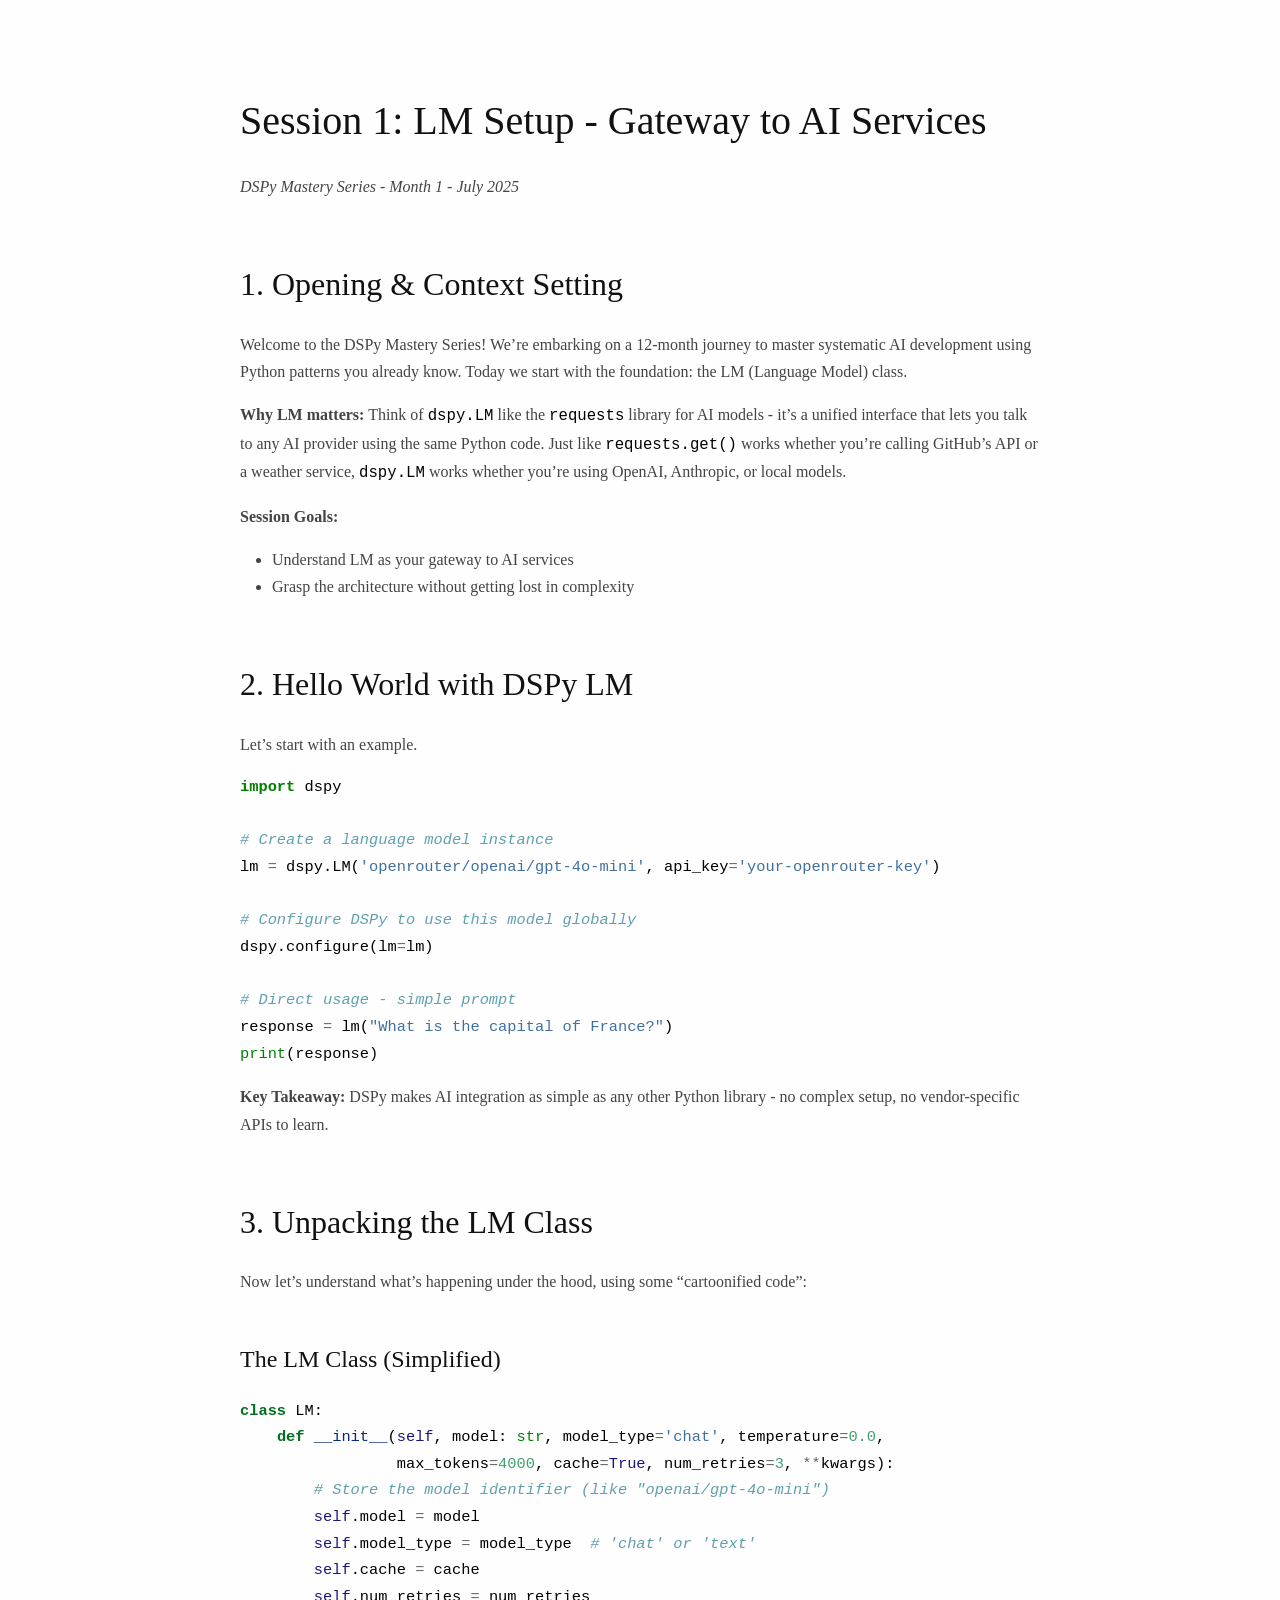
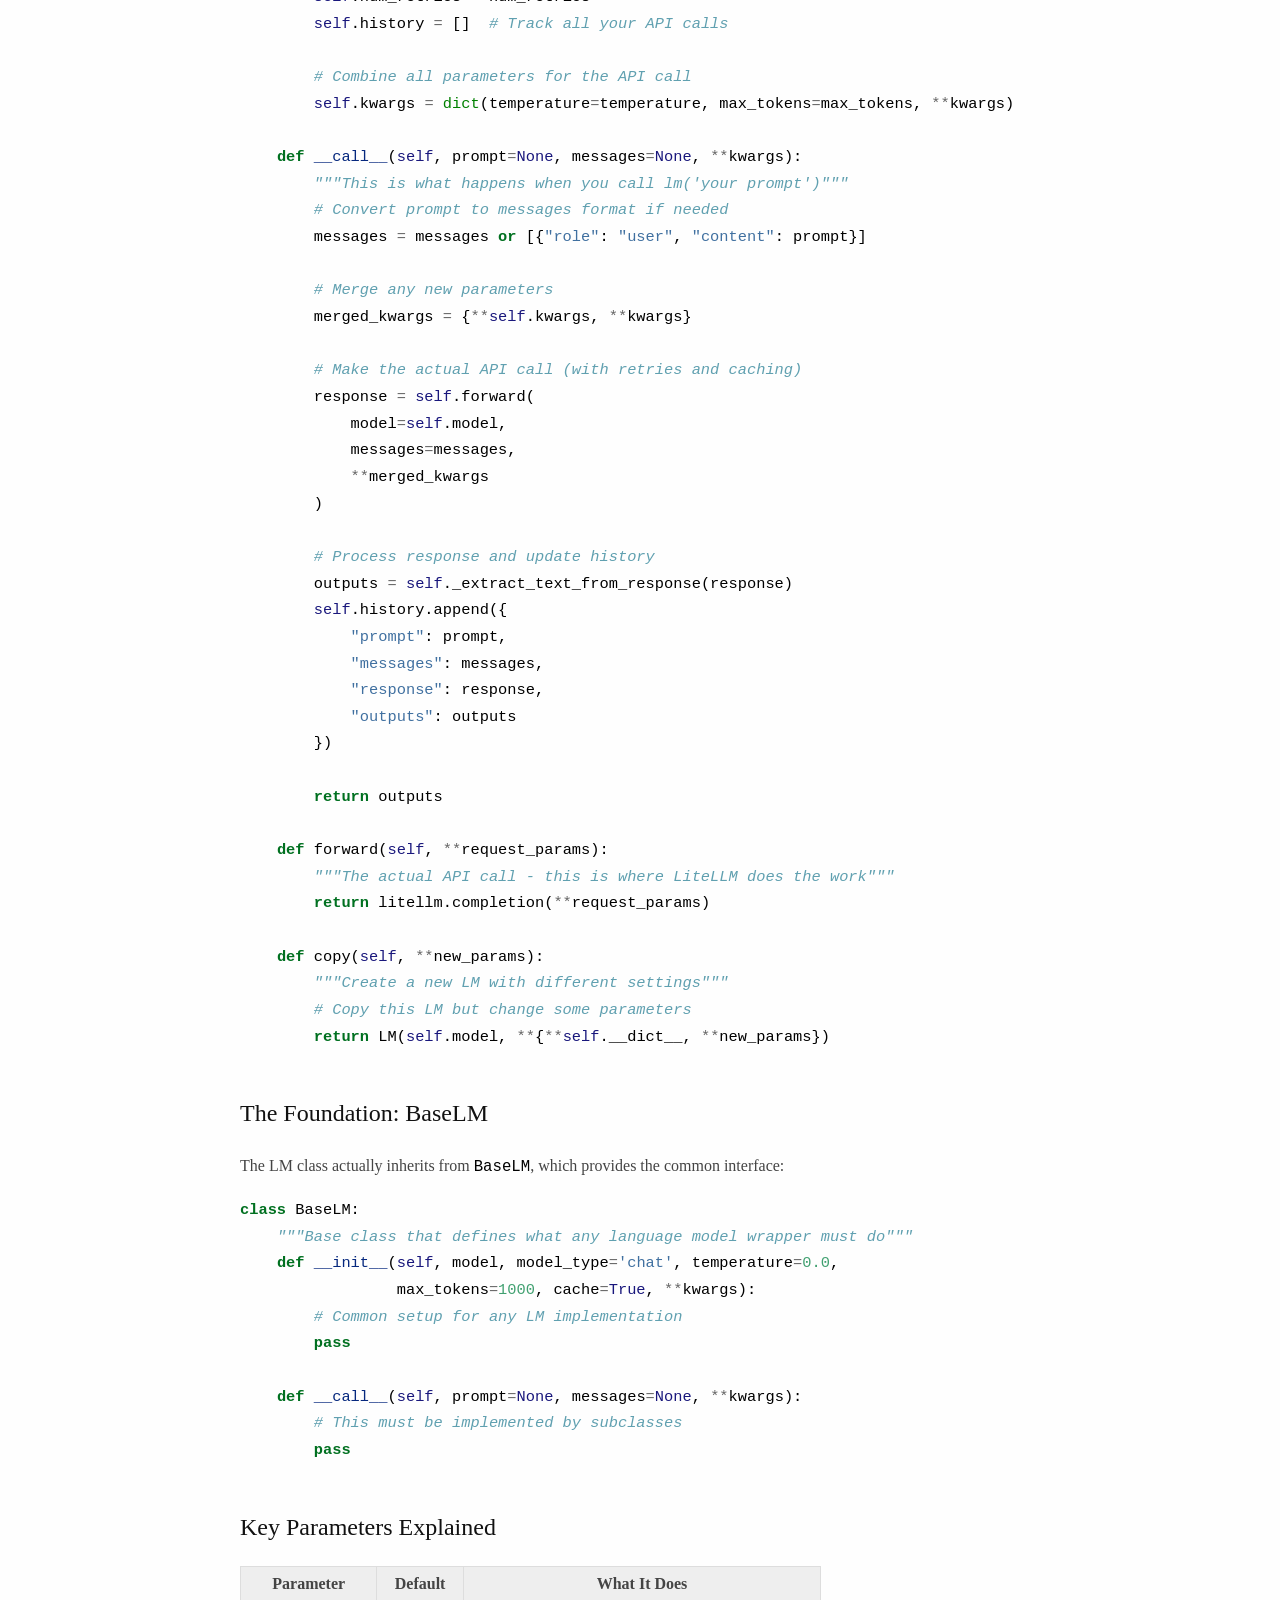
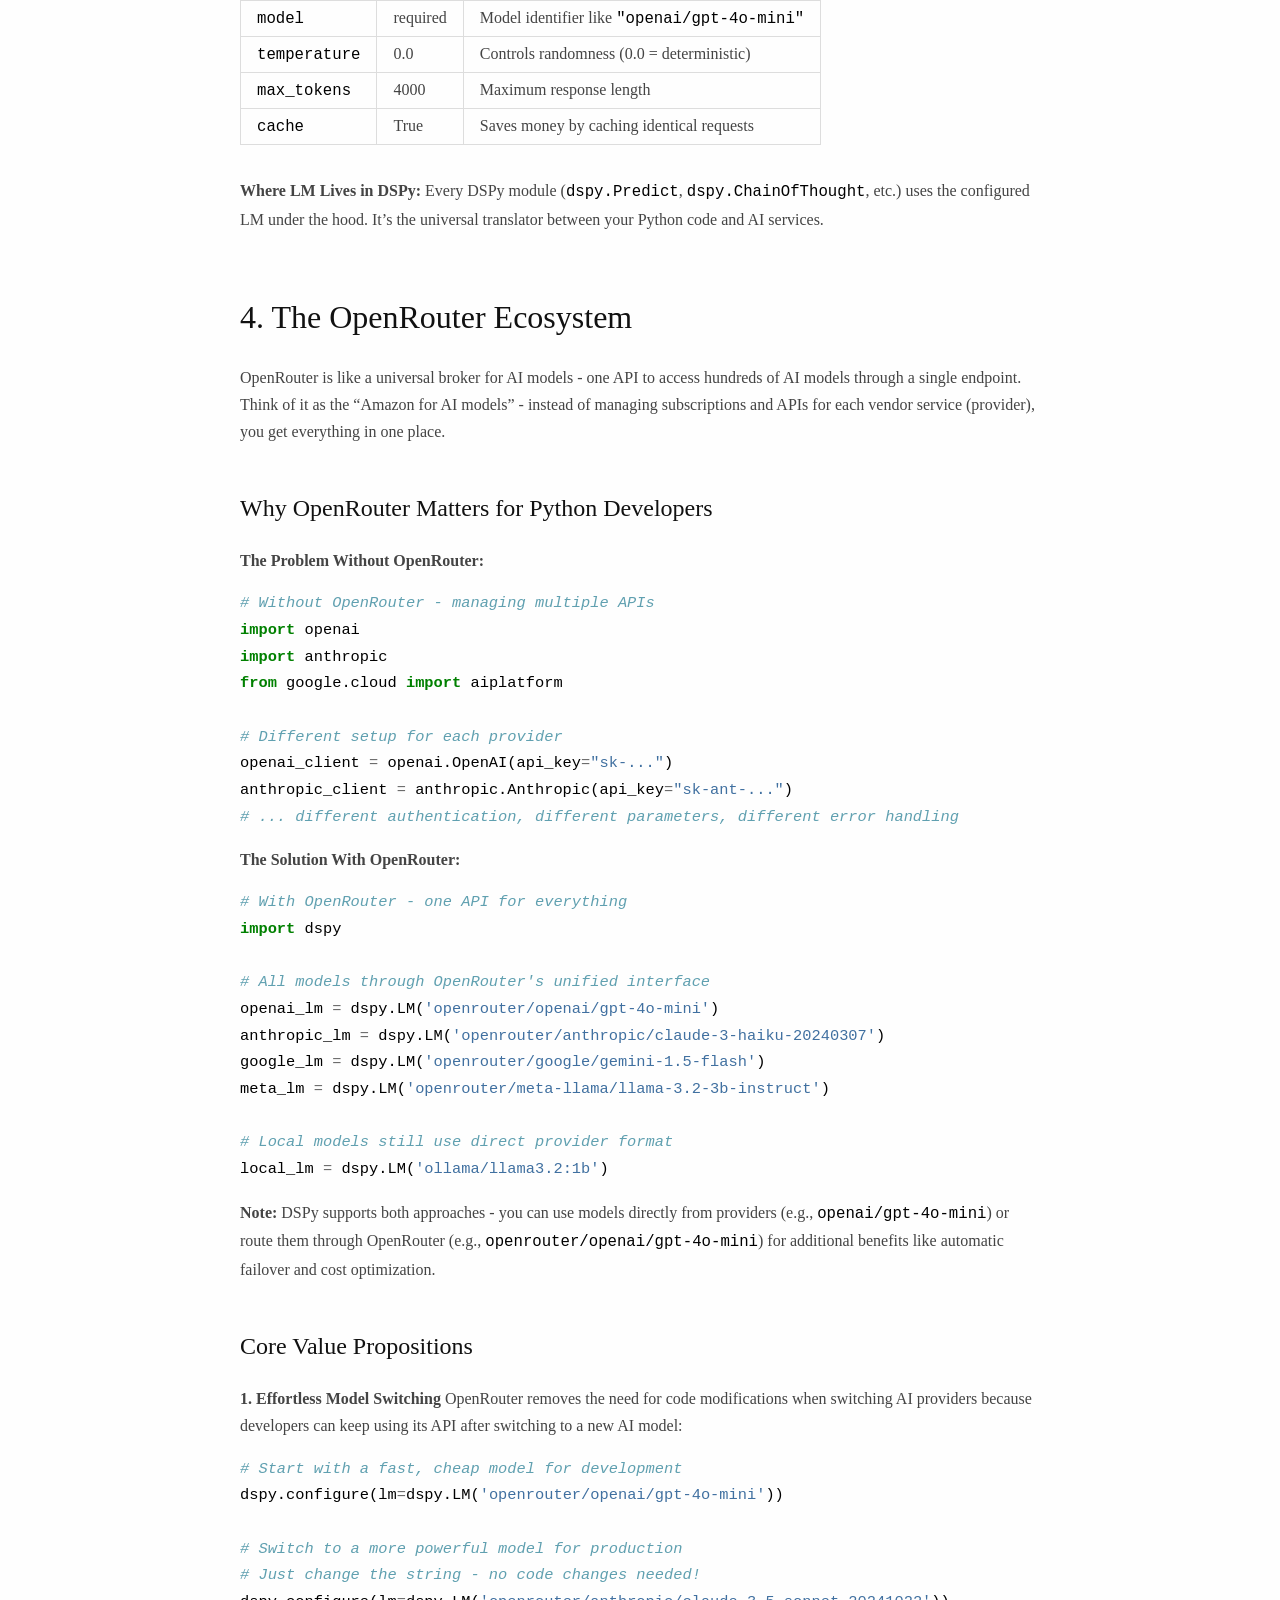
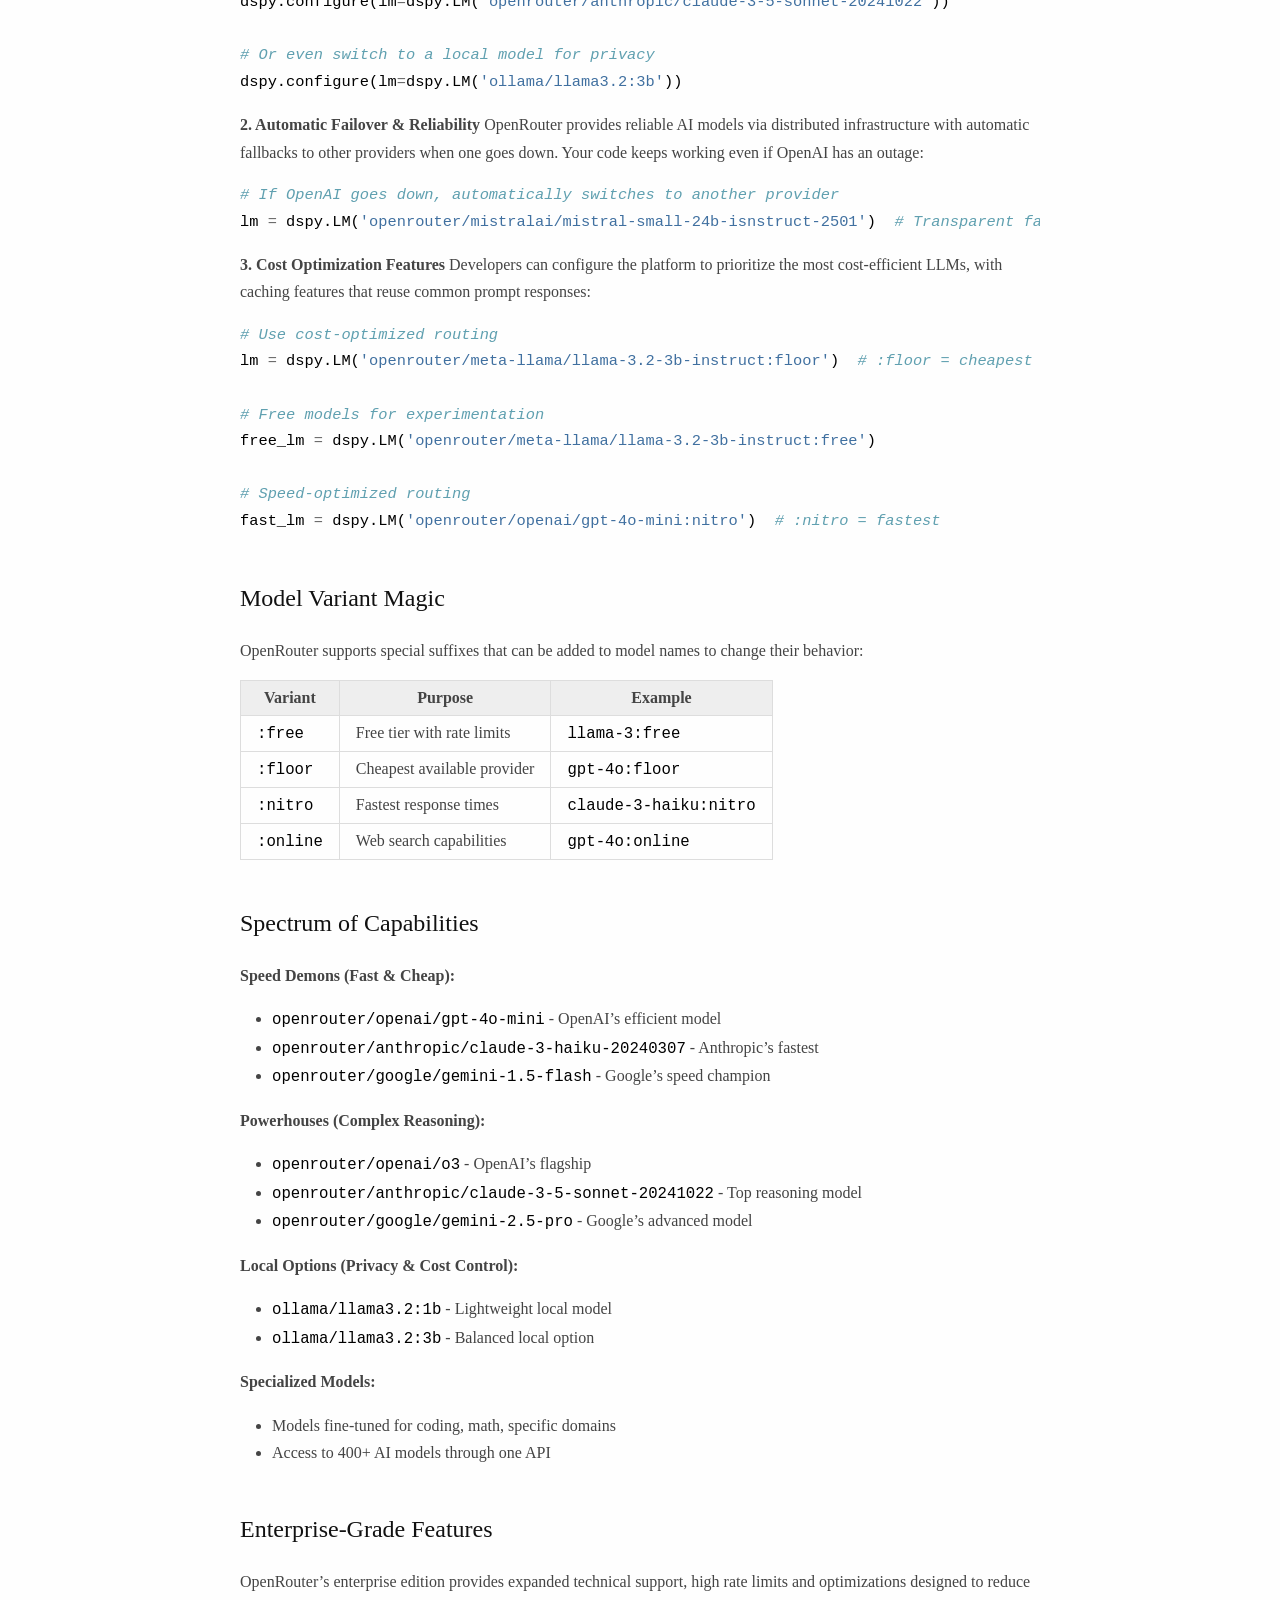
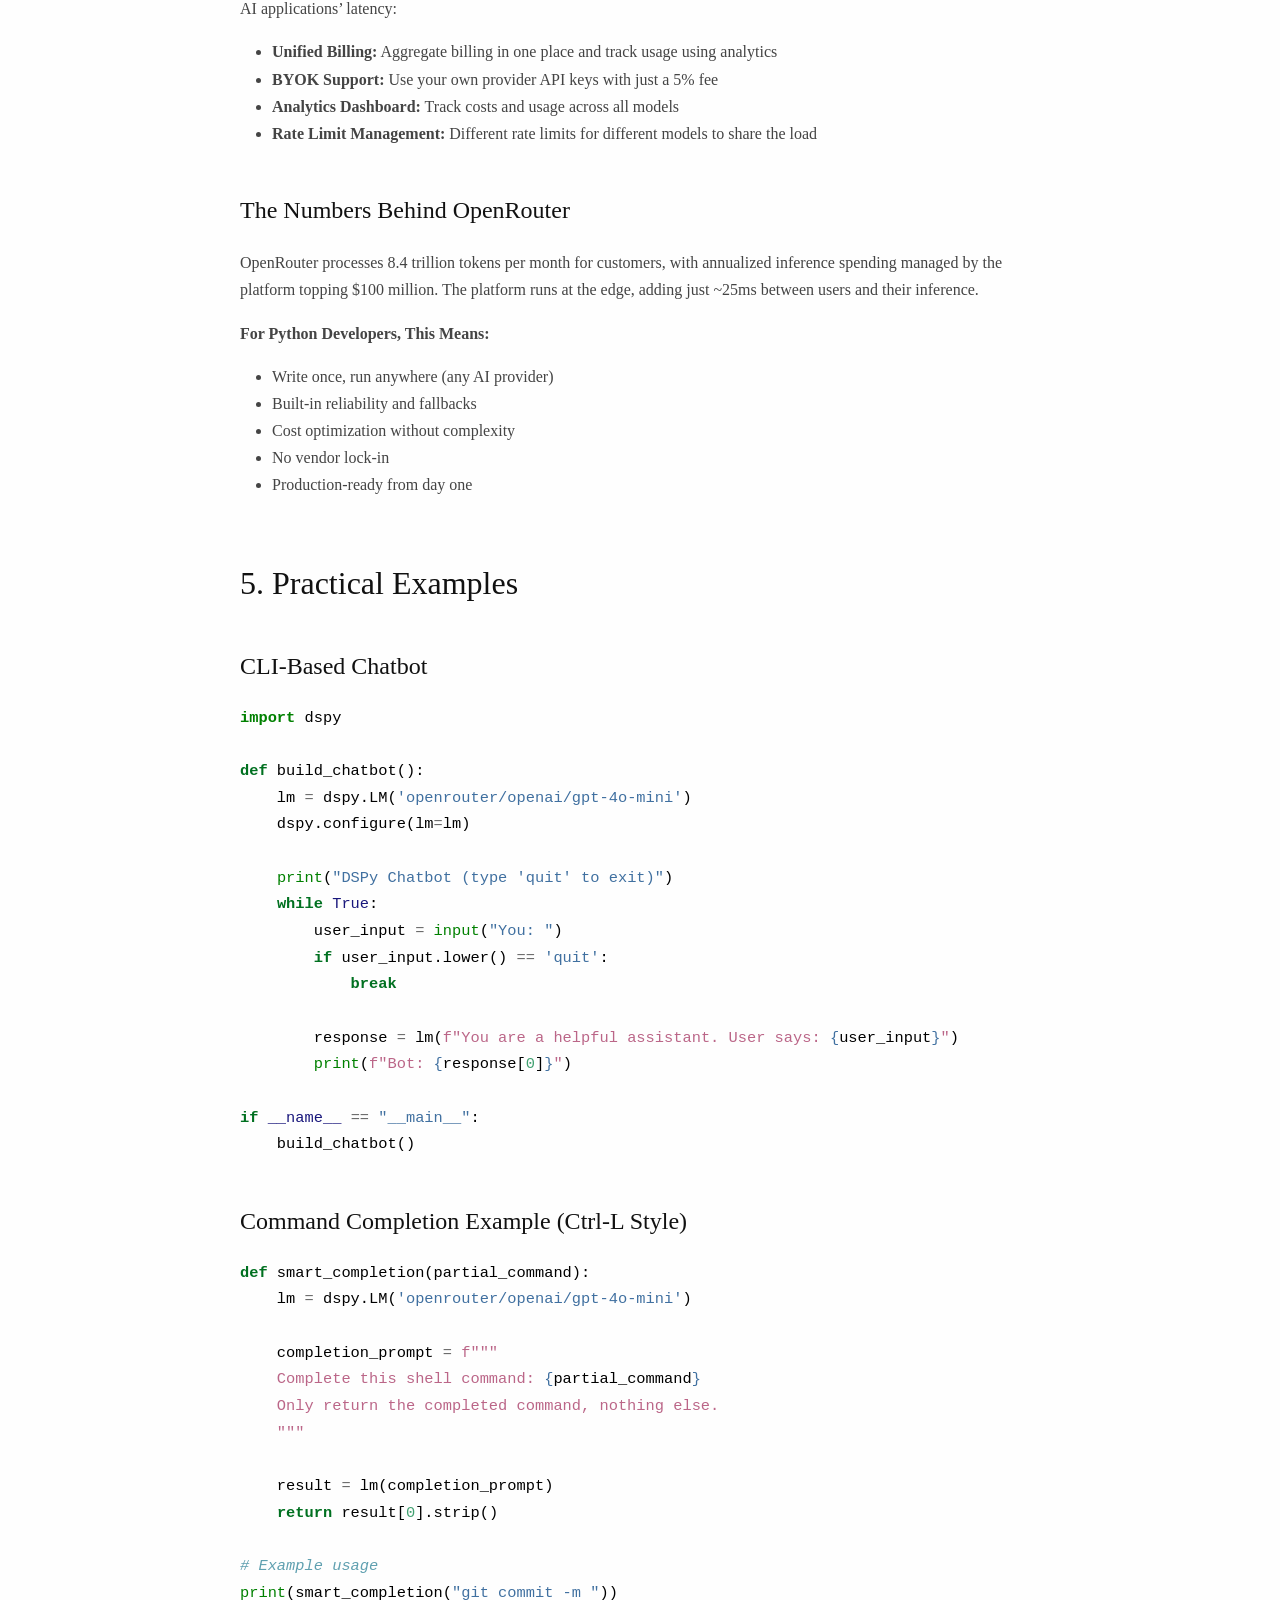
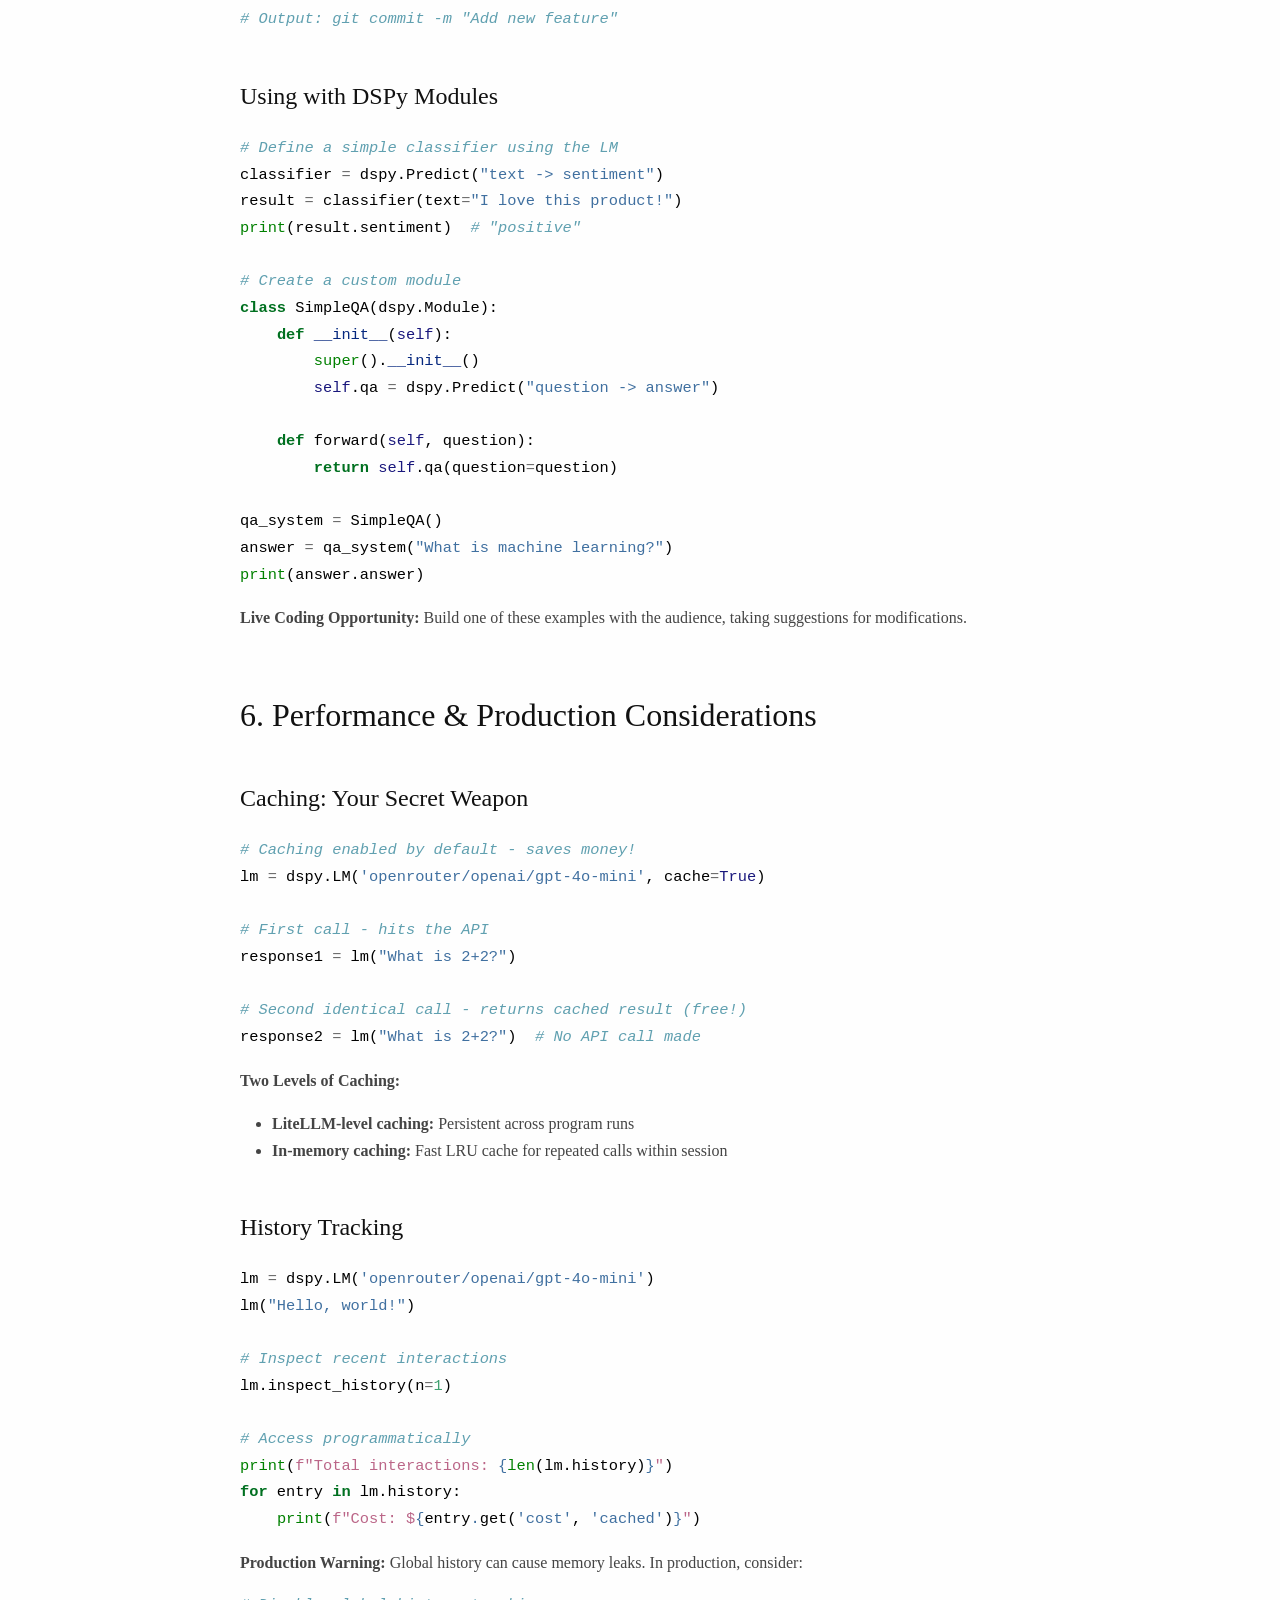
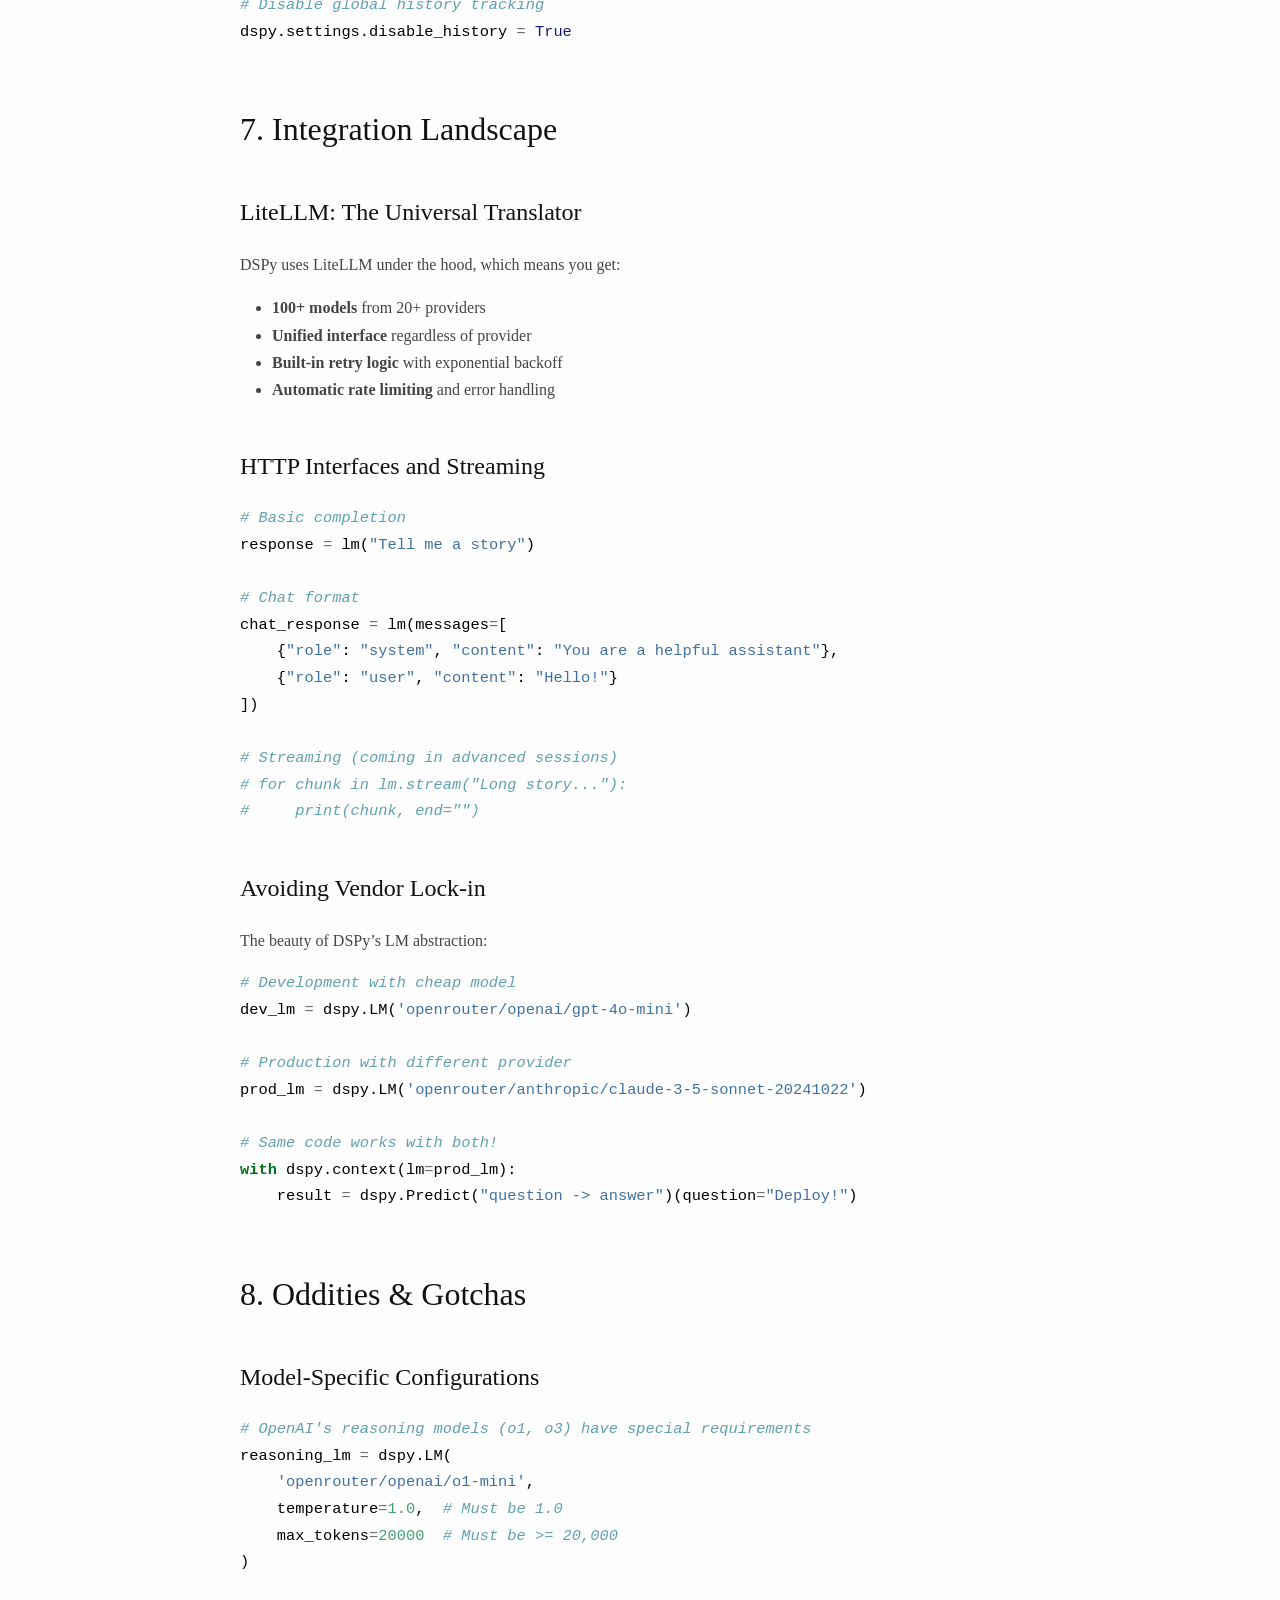
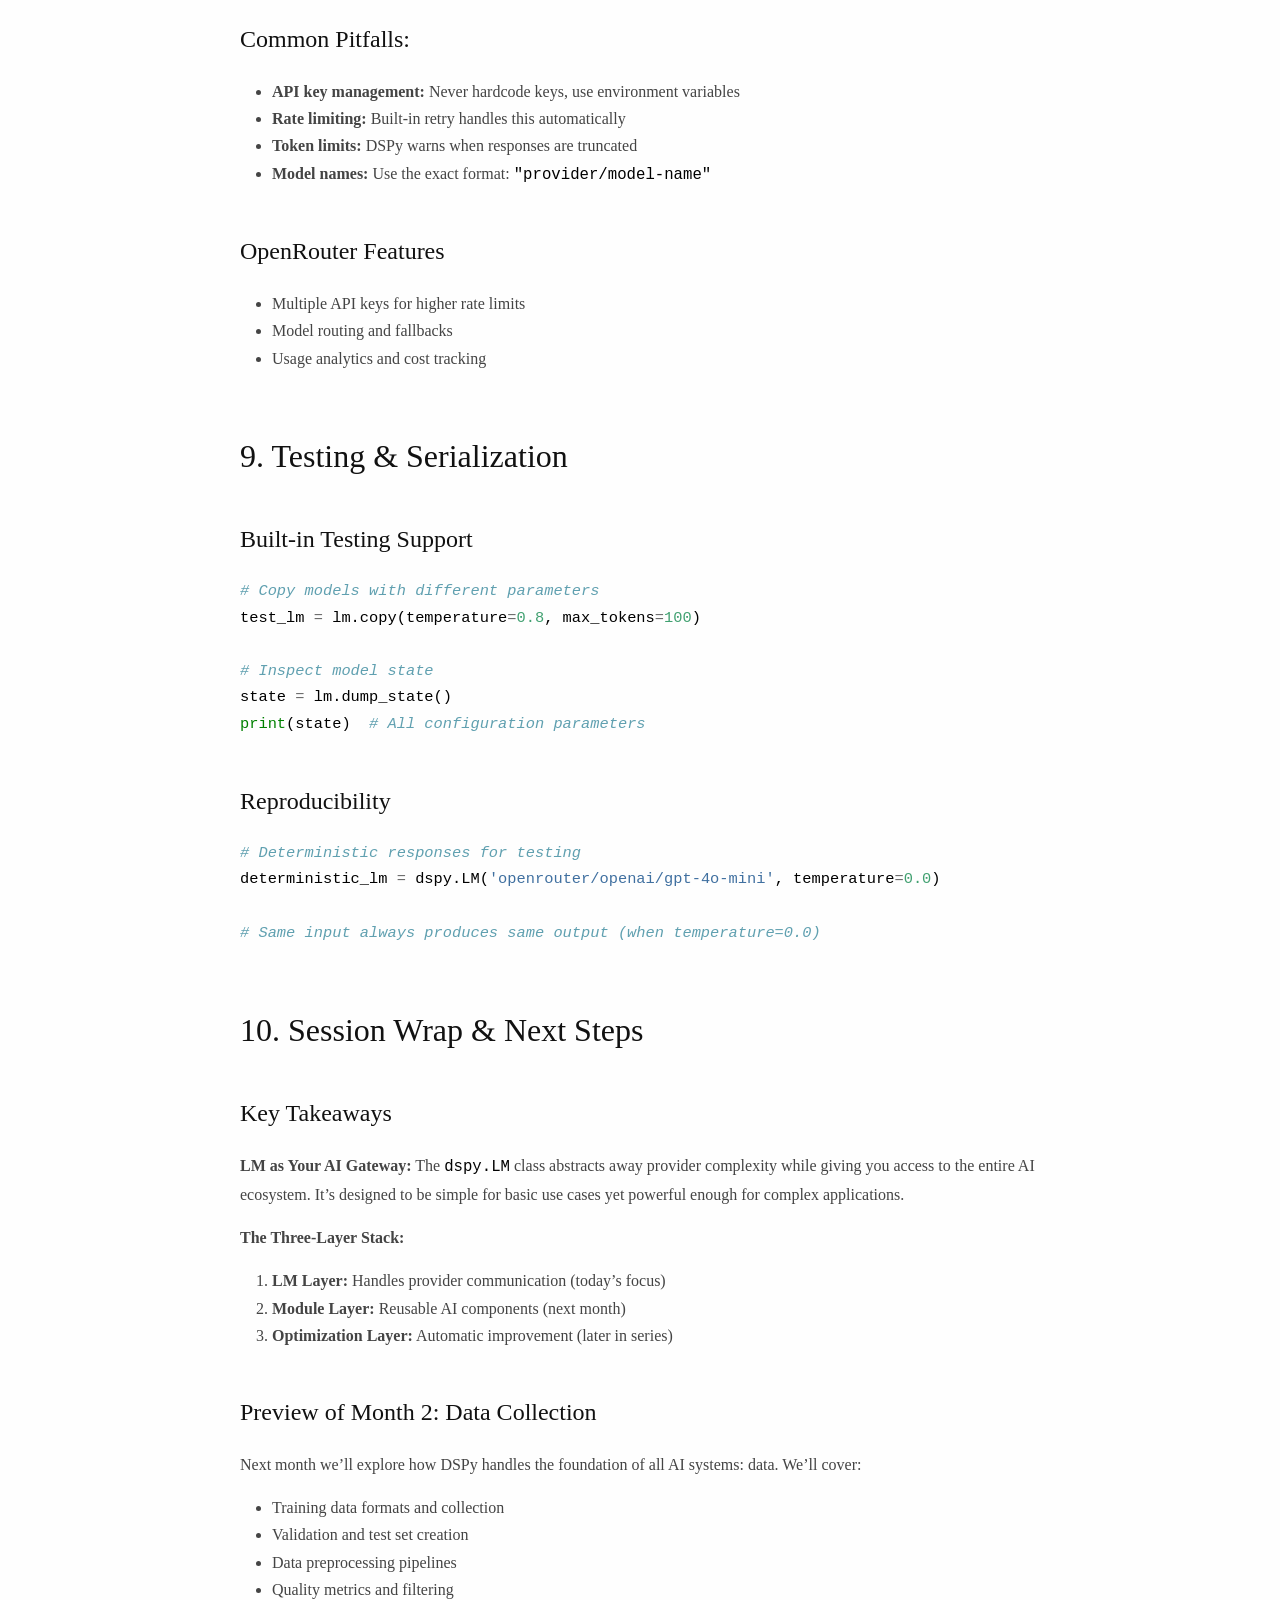
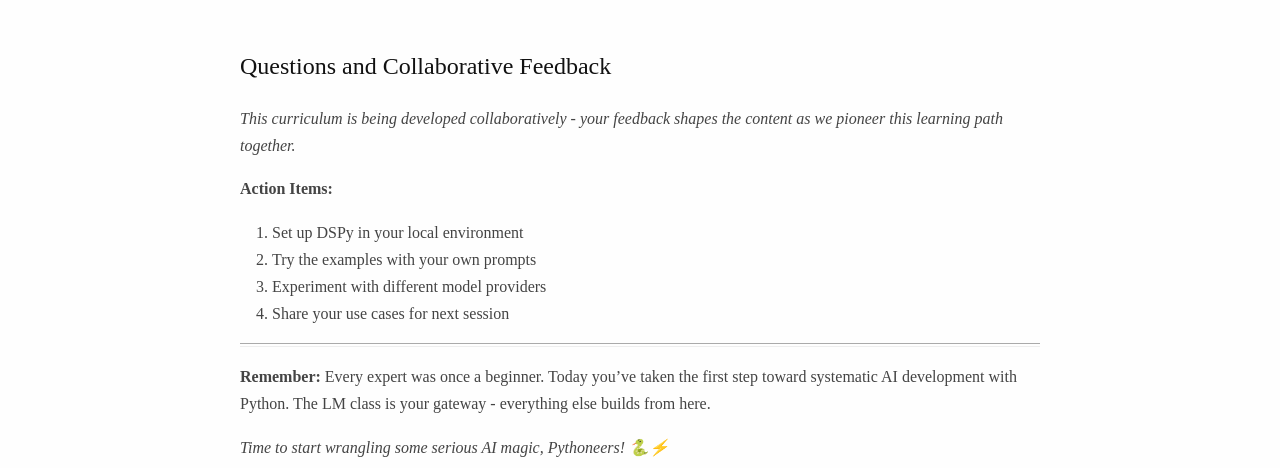
==== commit 60af3379: "docs: format presentation content with proper HTML structure" ====
--- a/docs/session-1/presentation.html
+++ b/docs/session-1/presentation.html
@@ -377,8 +377,7 @@
 <h1 id="session-1-lm-setup---gateway-to-ai-services">Session 1: LM Setup
 - Gateway to AI Services</h1>
 <p><em>DSPy Mastery Series - Month 1 - July 2025</em></p>
-<h2 id="opening-context-setting-10-mins">1. Opening &amp; Context
-Setting (10 mins)</h2>
+<h2 id="opening-context-setting">1. Opening &amp; Context Setting</h2>
 <p>Welcome to the DSPy Mastery Series! We’re embarking on a 12-month
 journey to master systematic AI development using Python patterns you
 already know. Today we start with the foundation: the LM (Language
@@ -389,10 +388,12 @@
 code. Just like <code>requests.get()</code> works whether you’re calling
 GitHub’s API or a weather service, <code>dspy.LM</code> works whether
 you’re using OpenAI, Anthropic, or local models.</p>
-<p><strong>Session Goals:</strong> - Understand LM as your gateway to AI
-services - Grasp the architecture without getting lost in complexity</p>
-<h2 id="hello-world-with-dspy-lm-15-mins">2. Hello World with DSPy LM
-(15 mins)</h2>
+<p><strong>Session Goals:</strong></p>
+<ul>
+<li>Understand LM as your gateway to AI services</li>
+<li>Grasp the architecture without getting lost in complexity</li>
+</ul>
+<h2 id="hello-world-with-dspy-lm">2. Hello World with DSPy LM</h2>
 <p>Let’s start with an example.</p>
 <div class="sourceCode" id="cb1"><pre class="sourceCode python"><code class="sourceCode python"><span id="cb1-1"><a href="#cb1-1" aria-hidden="true" tabindex="-1"></a><span class="im">import</span> dspy</span>
 <span id="cb1-2"><a href="#cb1-2" aria-hidden="true" tabindex="-1"></a></span>
@@ -408,8 +409,7 @@
 <p><strong>Key Takeaway:</strong> DSPy makes AI integration as simple as
 any other Python library - no complex setup, no vendor-specific APIs to
 learn.</p>
-<h2 id="unpacking-the-lm-class-20-mins">3. Unpacking the LM Class (20
-mins)</h2>
+<h2 id="unpacking-the-lm-class">3. Unpacking the LM Class</h2>
 <p>Now let’s understand what’s happening under the hood, using some
 “cartoonified code”:</p>
 <h3 id="the-lm-class-simplified">The LM Class (Simplified)</h3>
@@ -509,8 +509,7 @@
 (<code>dspy.Predict</code>, <code>dspy.ChainOfThought</code>, etc.) uses
 the configured LM under the hood. It’s the universal translator between
 your Python code and AI services.</p>
-<h2 id="the-openrouter-ecosystem-15-mins">4. The OpenRouter Ecosystem
-(15 mins)</h2>
+<h2 id="the-openrouter-ecosystem">4. The OpenRouter Ecosystem</h2>
 <p>OpenRouter is like a universal broker for AI models - one API to
 access hundreds of AI models through a single endpoint. Think of it as
 the “Amazon for AI models” - instead of managing subscriptions and APIs
@@ -609,21 +608,33 @@
 </tbody>
 </table>
 <h3 id="spectrum-of-capabilities">Spectrum of Capabilities</h3>
-<p><strong>Speed Demons (Fast &amp; Cheap):</strong> -
-<code>openrouter/openai/gpt-4o-mini</code> - OpenAI’s efficient model -
-<code>openrouter/anthropic/claude-3-haiku-20240307</code> - Anthropic’s
-fastest - <code>openrouter/google/gemini-1.5-flash</code> - Google’s
-speed champion</p>
-<p><strong>Powerhouses (Complex Reasoning):</strong> -
-<code>openrouter/openai/o3</code> - OpenAI’s flagship -
-<code>openrouter/anthropic/claude-3-5-sonnet-20241022</code> - Top
-reasoning model - <code>openrouter/google/gemini-2.5-pro</code> -
-Google’s advanced model</p>
-<p><strong>Local Options (Privacy &amp; Cost Control):</strong> -
-<code>ollama/llama3.2:1b</code> - Lightweight local model -
-<code>ollama/llama3.2:3b</code> - Balanced local option</p>
-<p><strong>Specialized Models:</strong> - Models fine-tuned for coding,
-math, specific domains - Access to 400+ AI models through one API</p>
+<p><strong>Speed Demons (Fast &amp; Cheap):</strong></p>
+<ul>
+<li><code>openrouter/openai/gpt-4o-mini</code> - OpenAI’s efficient
+model</li>
+<li><code>openrouter/anthropic/claude-3-haiku-20240307</code> -
+Anthropic’s fastest</li>
+<li><code>openrouter/google/gemini-1.5-flash</code> - Google’s speed
+champion</li>
+</ul>
+<p><strong>Powerhouses (Complex Reasoning):</strong></p>
+<ul>
+<li><code>openrouter/openai/o3</code> - OpenAI’s flagship</li>
+<li><code>openrouter/anthropic/claude-3-5-sonnet-20241022</code> - Top
+reasoning model</li>
+<li><code>openrouter/google/gemini-2.5-pro</code> - Google’s advanced
+model</li>
+</ul>
+<p><strong>Local Options (Privacy &amp; Cost Control):</strong></p>
+<ul>
+<li><code>ollama/llama3.2:1b</code> - Lightweight local model</li>
+<li><code>ollama/llama3.2:3b</code> - Balanced local option</li>
+</ul>
+<p><strong>Specialized Models:</strong></p>
+<ul>
+<li>Models fine-tuned for coding, math, specific domains</li>
+<li>Access to 400+ AI models through one API</li>
+</ul>
 <h3 id="enterprise-grade-features">Enterprise-Grade Features</h3>
 <p>OpenRouter’s enterprise edition provides expanded technical support,
 high rate limits and optimizations designed to reduce AI applications’
@@ -644,11 +655,15 @@
 with annualized inference spending managed by the platform topping $100
 million. The platform runs at the edge, adding just ~25ms between users
 and their inference.</p>
-<p><strong>For Python Developers, This Means:</strong> - Write once, run
-anywhere (any AI provider) - Built-in reliability and fallbacks - Cost
-optimization without complexity - No vendor lock-in - Production-ready
-from day one</p>
-<h2 id="practical-examples-20-mins">5. Practical Examples (20 mins)</h2>
+<p><strong>For Python Developers, This Means:</strong></p>
+<ul>
+<li>Write once, run anywhere (any AI provider)</li>
+<li>Built-in reliability and fallbacks</li>
+<li>Cost optimization without complexity</li>
+<li>No vendor lock-in</li>
+<li>Production-ready from day one</li>
+</ul>
+<h2 id="practical-examples">5. Practical Examples</h2>
 <h3 id="cli-based-chatbot">CLI-Based Chatbot</h3>
 <div class="sourceCode" id="cb9"><pre class="sourceCode python"><code class="sourceCode python"><span id="cb9-1"><a href="#cb9-1" aria-hidden="true" tabindex="-1"></a><span class="im">import</span> dspy</span>
 <span id="cb9-2"><a href="#cb9-2" aria-hidden="true" tabindex="-1"></a></span>
@@ -703,8 +718,8 @@
 <span id="cb11-17"><a href="#cb11-17" aria-hidden="true" tabindex="-1"></a><span class="bu">print</span>(answer.answer)</span></code></pre></div>
 <p><strong>Live Coding Opportunity:</strong> Build one of these examples
 with the audience, taking suggestions for modifications.</p>
-<h2 id="performance-production-considerations-10-mins">6. Performance
-&amp; Production Considerations (10 mins)</h2>
+<h2 id="performance-production-considerations">6. Performance &amp;
+Production Considerations</h2>
 <h3 id="caching-your-secret-weapon">Caching: Your Secret Weapon</h3>
 <div class="sourceCode" id="cb12"><pre class="sourceCode python"><code class="sourceCode python"><span id="cb12-1"><a href="#cb12-1" aria-hidden="true" tabindex="-1"></a><span class="co"># Caching enabled by default - saves money!</span></span>
 <span id="cb12-2"><a href="#cb12-2" aria-hidden="true" tabindex="-1"></a>lm <span class="op">=</span> dspy.LM(<span class="st">&#39;openrouter/openai/gpt-4o-mini&#39;</span>, cache<span class="op">=</span><span class="va">True</span>)</span>
@@ -714,9 +729,13 @@
 <span id="cb12-6"><a href="#cb12-6" aria-hidden="true" tabindex="-1"></a></span>
 <span id="cb12-7"><a href="#cb12-7" aria-hidden="true" tabindex="-1"></a><span class="co"># Second identical call - returns cached result (free!)</span></span>
 <span id="cb12-8"><a href="#cb12-8" aria-hidden="true" tabindex="-1"></a>response2 <span class="op">=</span> lm(<span class="st">&quot;What is 2+2?&quot;</span>)  <span class="co"># No API call made</span></span></code></pre></div>
-<p><strong>Two Levels of Caching:</strong> - <strong>LiteLLM-level
-caching:</strong> Persistent across program runs - <strong>In-memory
-caching:</strong> Fast LRU cache for repeated calls within session</p>
+<p><strong>Two Levels of Caching:</strong></p>
+<ul>
+<li><strong>LiteLLM-level caching:</strong> Persistent across program
+runs</li>
+<li><strong>In-memory caching:</strong> Fast LRU cache for repeated
+calls within session</li>
+</ul>
 <h3 id="history-tracking">History Tracking</h3>
 <div class="sourceCode" id="cb13"><pre class="sourceCode python"><code class="sourceCode python"><span id="cb13-1"><a href="#cb13-1" aria-hidden="true" tabindex="-1"></a>lm <span class="op">=</span> dspy.LM(<span class="st">&#39;openrouter/openai/gpt-4o-mini&#39;</span>)</span>
 <span id="cb13-2"><a href="#cb13-2" aria-hidden="true" tabindex="-1"></a>lm(<span class="st">&quot;Hello, world!&quot;</span>)</span>
@@ -732,15 +751,16 @@
 leaks. In production, consider:</p>
 <div class="sourceCode" id="cb14"><pre class="sourceCode python"><code class="sourceCode python"><span id="cb14-1"><a href="#cb14-1" aria-hidden="true" tabindex="-1"></a><span class="co"># Disable global history tracking</span></span>
 <span id="cb14-2"><a href="#cb14-2" aria-hidden="true" tabindex="-1"></a>dspy.settings.disable_history <span class="op">=</span> <span class="va">True</span></span></code></pre></div>
-<h2 id="integration-landscape-10-mins">7. Integration Landscape (10
-mins)</h2>
+<h2 id="integration-landscape">7. Integration Landscape</h2>
 <h3 id="litellm-the-universal-translator">LiteLLM: The Universal
 Translator</h3>
-<p>DSPy uses LiteLLM under the hood, which means you get: - <strong>100+
-models</strong> from 20+ providers - <strong>Unified interface</strong>
-regardless of provider - <strong>Built-in retry logic</strong> with
-exponential backoff - <strong>Automatic rate limiting</strong> and error
-handling</p>
+<p>DSPy uses LiteLLM under the hood, which means you get:</p>
+<ul>
+<li><strong>100+ models</strong> from 20+ providers</li>
+<li><strong>Unified interface</strong> regardless of provider</li>
+<li><strong>Built-in retry logic</strong> with exponential backoff</li>
+<li><strong>Automatic rate limiting</strong> and error handling</li>
+</ul>
 <h3 id="http-interfaces-and-streaming">HTTP Interfaces and
 Streaming</h3>
 <div class="sourceCode" id="cb15"><pre class="sourceCode python"><code class="sourceCode python"><span id="cb15-1"><a href="#cb15-1" aria-hidden="true" tabindex="-1"></a><span class="co"># Basic completion</span></span>
@@ -766,7 +786,7 @@
 <span id="cb16-7"><a href="#cb16-7" aria-hidden="true" tabindex="-1"></a><span class="co"># Same code works with both!</span></span>
 <span id="cb16-8"><a href="#cb16-8" aria-hidden="true" tabindex="-1"></a><span class="cf">with</span> dspy.context(lm<span class="op">=</span>prod_lm):</span>
 <span id="cb16-9"><a href="#cb16-9" aria-hidden="true" tabindex="-1"></a>    result <span class="op">=</span> dspy.Predict(<span class="st">&quot;question -&gt; answer&quot;</span>)(question<span class="op">=</span><span class="st">&quot;Deploy!&quot;</span>)</span></code></pre></div>
-<h2 id="oddities-gotchas-5-mins">8. Oddities &amp; Gotchas (5 mins)</h2>
+<h2 id="oddities-gotchas">8. Oddities &amp; Gotchas</h2>
 <h3 id="model-specific-configurations">Model-Specific
 Configurations</h3>
 <div class="sourceCode" id="cb17"><pre class="sourceCode python"><code class="sourceCode python"><span id="cb17-1"><a href="#cb17-1" aria-hidden="true" tabindex="-1"></a><span class="co"># OpenAI&#39;s reasoning models (o1, o3) have special requirements</span></span>
@@ -792,8 +812,7 @@
 <li>Model routing and fallbacks</li>
 <li>Usage analytics and cost tracking</li>
 </ul>
-<h2 id="testing-serialization-5-mins">9. Testing &amp; Serialization (5
-mins)</h2>
+<h2 id="testing-serialization">9. Testing &amp; Serialization</h2>
 <h3 id="built-in-testing-support">Built-in Testing Support</h3>
 <div class="sourceCode" id="cb18"><pre class="sourceCode python"><code class="sourceCode python"><span id="cb18-1"><a href="#cb18-1" aria-hidden="true" tabindex="-1"></a><span class="co"># Copy models with different parameters</span></span>
 <span id="cb18-2"><a href="#cb18-2" aria-hidden="true" tabindex="-1"></a>test_lm <span class="op">=</span> lm.copy(temperature<span class="op">=</span><span class="fl">0.8</span>, max_tokens<span class="op">=</span><span class="dv">100</span>)</span>
@@ -806,32 +825,43 @@
 <span id="cb19-2"><a href="#cb19-2" aria-hidden="true" tabindex="-1"></a>deterministic_lm <span class="op">=</span> dspy.LM(<span class="st">&#39;openrouter/openai/gpt-4o-mini&#39;</span>, temperature<span class="op">=</span><span class="fl">0.0</span>)</span>
 <span id="cb19-3"><a href="#cb19-3" aria-hidden="true" tabindex="-1"></a></span>
 <span id="cb19-4"><a href="#cb19-4" aria-hidden="true" tabindex="-1"></a><span class="co"># Same input always produces same output (when temperature=0.0)</span></span></code></pre></div>
-<h2 id="session-wrap-next-steps-5-mins">10. Session Wrap &amp; Next
-Steps (5 mins)</h2>
+<h2 id="session-wrap-next-steps">10. Session Wrap &amp; Next Steps</h2>
 <h3 id="key-takeaways">Key Takeaways</h3>
 <p><strong>LM as Your AI Gateway:</strong> The <code>dspy.LM</code>
 class abstracts away provider complexity while giving you access to the
 entire AI ecosystem. It’s designed to be simple for basic use cases yet
 powerful enough for complex applications.</p>
-<p><strong>The Three-Layer Stack:</strong> 1. <strong>LM Layer:</strong>
-Handles provider communication (today’s focus) 2. <strong>Module
-Layer:</strong> Reusable AI components (next month) 3.
-<strong>Optimization Layer:</strong> Automatic improvement (later in
-series)</p>
+<p><strong>The Three-Layer Stack:</strong></p>
+<ol type="1">
+<li><strong>LM Layer:</strong> Handles provider communication (today’s
+focus)</li>
+<li><strong>Module Layer:</strong> Reusable AI components (next
+month)</li>
+<li><strong>Optimization Layer:</strong> Automatic improvement (later in
+series)</li>
+</ol>
 <h3 id="preview-of-month-2-data-collection">Preview of Month 2: Data
 Collection</h3>
 <p>Next month we’ll explore how DSPy handles the foundation of all AI
-systems: data. We’ll cover: - Training data formats and collection -
-Validation and test set creation - Data preprocessing pipelines -
-Quality metrics and filtering</p>
+systems: data. We’ll cover:</p>
+<ul>
+<li>Training data formats and collection</li>
+<li>Validation and test set creation</li>
+<li>Data preprocessing pipelines</li>
+<li>Quality metrics and filtering</li>
+</ul>
 <h3 id="questions-and-collaborative-feedback">Questions and
 Collaborative Feedback</h3>
 <p><em>This curriculum is being developed collaboratively - your
 feedback shapes the content as we pioneer this learning path
 together.</em></p>
-<p><strong>Action Items:</strong> 1. Set up DSPy in your local
-environment 2. Try the examples with your own prompts 3. Experiment with
-different model providers 4. Share your use cases for next session</p>
+<p><strong>Action Items:</strong></p>
+<ol type="1">
+<li>Set up DSPy in your local environment</li>
+<li>Try the examples with your own prompts</li>
+<li>Experiment with different model providers</li>
+<li>Share your use cases for next session</li>
+</ol>
 <hr />
 <p><strong>Remember:</strong> Every expert was once a beginner. Today
 you’ve taken the first step toward systematic AI development with
